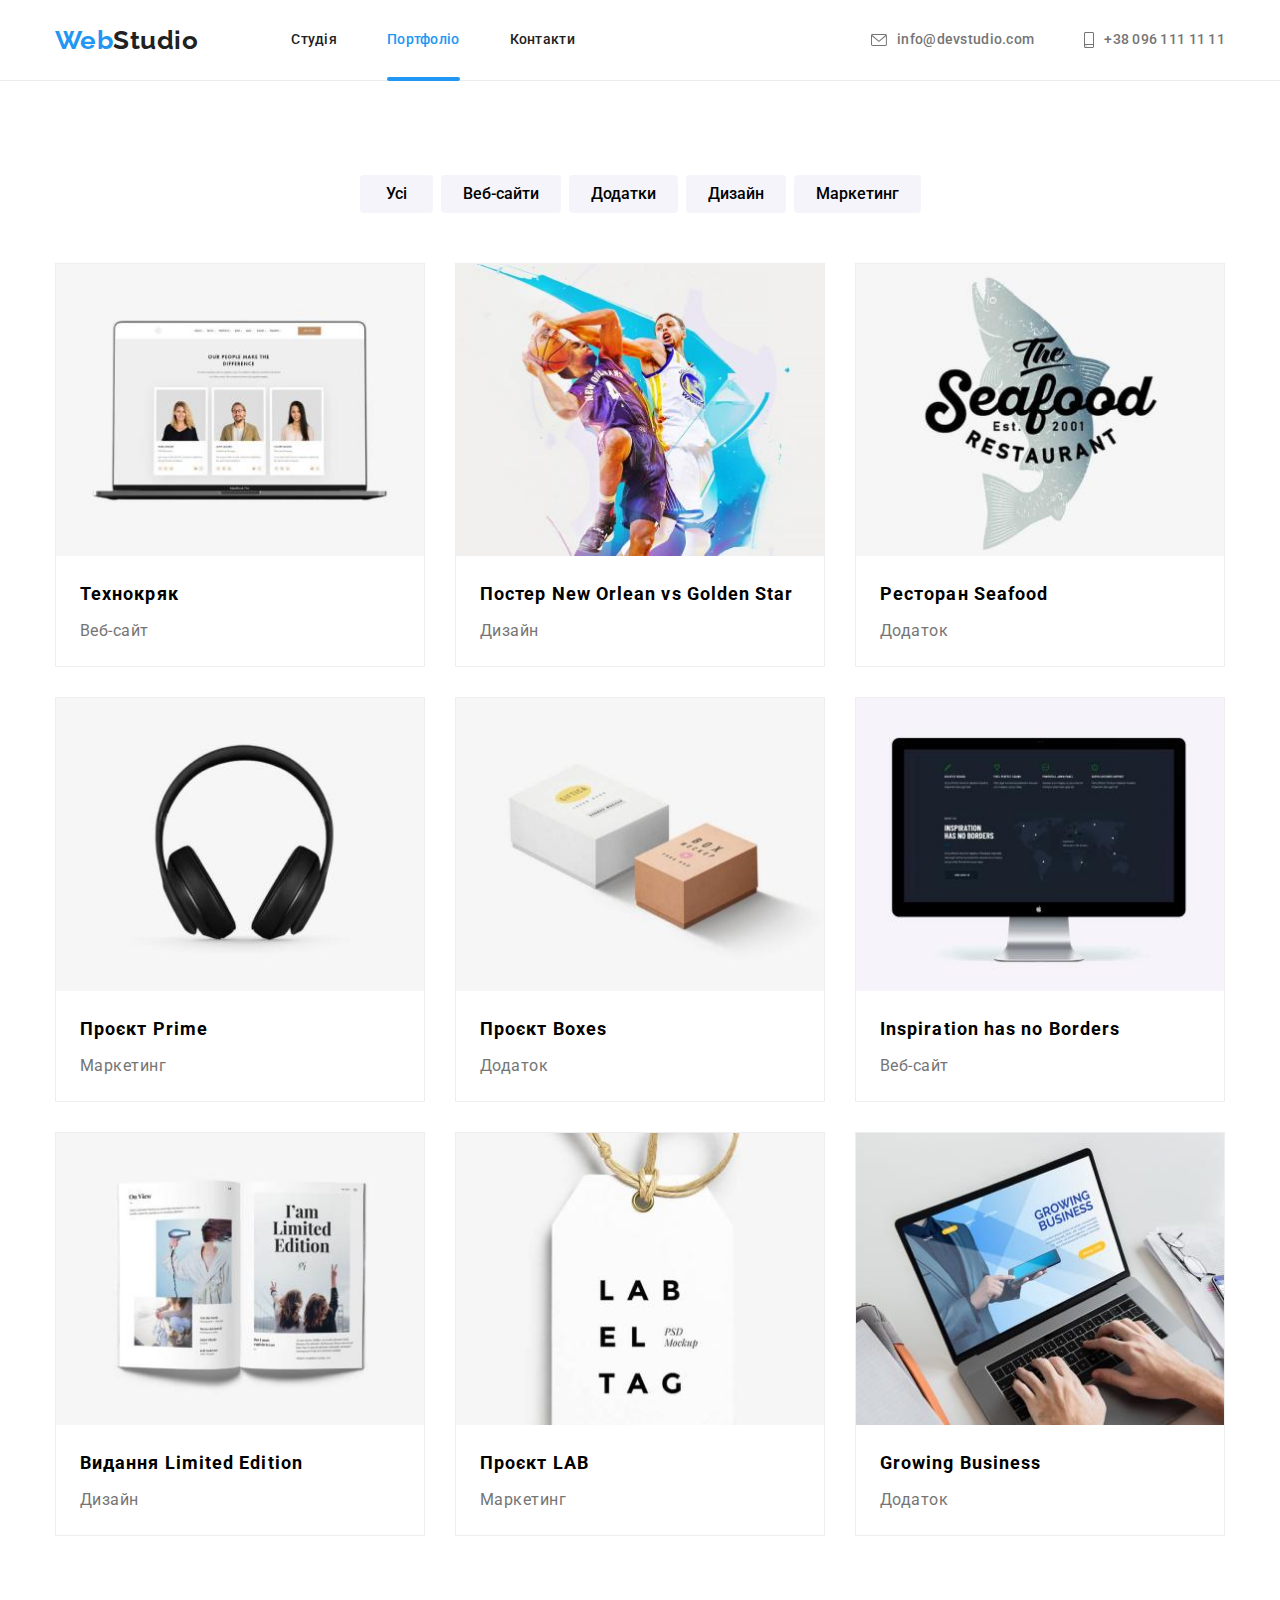
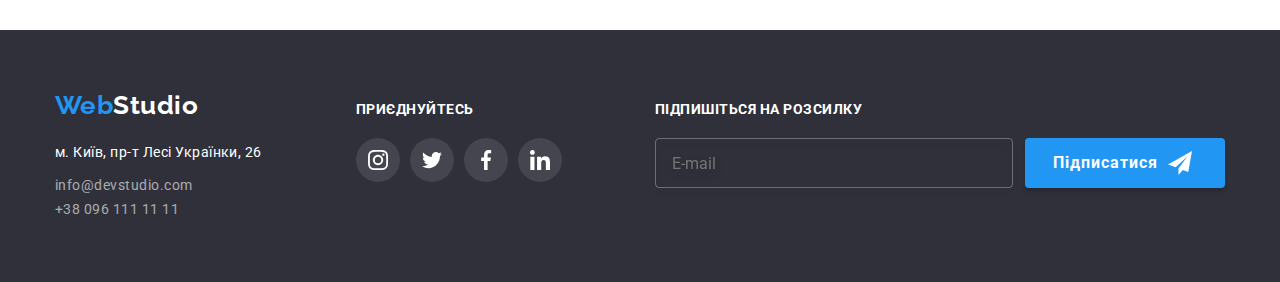
==== portfolio.html @ 16748de1 "copy HW7" ====
<!DOCTYPE html>
<html lang="uk">
  <head>
    <meta charset="UTF-8" />
    <meta http-equiv="X-UA-Compatible" content="IE=edge" />
    <meta name="viewport" content="width=device-width, initial-scale=1.0" />
    <title>Document</title>
    <link
      rel="stylesheet"
      href="https://cdnjs.cloudflare.com/ajax/libs/modern-normalize/1.1.0/modern-normalize.min.css"
    />
    <link rel="stylesheet" href="./css/main.min.css" />
  </head>
  <body>
    <header class="header-border">
      <div class="container header-nav">
        <nav class="nav header-nav">
          <a class="logo link" href="./index.html"
            >Web<span class="logo__text">Studio</span></a
          >
          <ul class="site-nav list">
            <li class="item">
              <a href="./index.html" class="link">Студія</a>
            </li>
            <li class="item">
              <a href="./portfolio.html" class="link current">Портфоліо</a>
            </li>
            <li class="item"><a href="#" class="link">Контакти</a></li>
          </ul>
        </nav>
        <ul class="list auth-nav">
          <li class="item">
            <a class="nav-link link" href="mailto:info@devstudio.com"
              ><svg class="nav-icon" width="16" height="12">
                <use href="./images/icons.svg#icon-envelope"></use></svg
              >info@devstudio.com</a
            >
          </li>
          <li class="item">
            <a class="nav-link link" href="tel:+380961111111"
              ><svg class="nav-icon" width="10" height="16">
                <use href="./images/icons.svg#icon-phone"></use></svg
              >+38 096 111 11 11</a
            >
          </li>
        </ul>
      </div>
    </header>
    <main class="portfolio-bg">
      <h1 class="visually-hidden">Портфоліо</h1>
      <section class="section">
        <div class="container">
          <ul class="list portfolio-btn__list">
            <li class="portfolio-btn__item">
              <button class="portfolio-btn__filter btn" type="button">
                Усі
              </button>
            </li>
            <li class="portfolio-btn__item">
              <button class="portfolio-btn__filter btn" type="button">
                Веб-сайти
              </button>
            </li>
            <li class="portfolio-btn__item">
              <button class="portfolio-btn__filter btn" type="button">
                Додатки
              </button>
            </li>
            <li class="portfolio-btn__item">
              <button class="portfolio-btn__filter btn" type="button">
                Дизайн
              </button>
            </li>
            <li class="portfolio-btn__item">
              <button class="portfolio-btn__filter btn" type="button">
                Маркетинг
              </button>
            </li>
          </ul>

          <ul class="list exmpls__list">
            <li class="exmpls__item">
              <a class="link exmpls__link" href="#">
                <div class="img__thumb">
                  <img
                    class="img"
                    src="./images/tk.jpg"
                    alt="компʼютер"
                    width="370"
                  />
                  <div class="exmpls-thumb">
                    <p class="exmpls-thumb__text">
                      Ресурс пропонує комплексні пропозиції з різним рівнем
                      функціоналу та сервісів. Все це дозволить відвідувачу
                      отримати вичерпні відомості про компанію чи приватну
                      особу.
                    </p>
                  </div>
                </div>
                <div class="exmpls__block">
                  <h2 class="exmpls__title">Технокряк</h2>
                  <p class="exmpls__text">Веб-сайт</p>
                </div></a
              >
            </li>
            <li class="exmpls__item">
              <a class="link exmpls__link" href="#"
                ><div class="img__thumb">
                  <img
                    class="img"
                    src="./images/poster.jpg"
                    alt="гравці баскетболу"
                    width="370"
                  />
                  <div class="exmpls-thumb">
                    <p class="exmpls-thumb__text">
                      Ресурс пропонує комплексні пропозиції з різним рівнем
                      функціоналу та сервісів. Все це дозволить відвідувачу
                      отримати вичерпні відомості про компанію чи приватну
                      особу.
                    </p>
                  </div>
                </div>
                <div class="exmpls__block">
                  <h2 class="exmpls__title">
                    Постер New Orlean vs Golden Star
                  </h2>
                  <p class="exmpls__text">Дизайн</p>
                </div></a
              >
            </li>
            <li class="exmpls__item">
              <a class="link exmpls__link" href="#">
                <div class="img__thumb">
                  <img
                    class="img"
                    src="./images/restaurant.jpg"
                    alt="логотип риба"
                    width="370"
                  />
                  <div class="exmpls-thumb">
                    <p class="exmpls-thumb__text">
                      Ресурс пропонує комплексні пропозиції з різним рівнем
                      функціоналу та сервісів. Все це дозволить відвідувачу
                      отримати вичерпні відомості про компанію чи приватну
                      особу.
                    </p>
                  </div>
                </div>
                <div class="exmpls__block">
                  <h2 class="exmpls__title">Ресторан Seafood</h2>
                  <p class="exmpls__text">Додаток</p>
                </div></a
              >
            </li>
            <li class="exmpls__item">
              <a class="link exmpls__link" href="#">
                <div class="img__thumb">
                  <img
                    class="img"
                    src="./images/prime.jpg"
                    alt="навушники"
                    width="370"
                  />
                  <div class="exmpls-thumb">
                    <p class="exmpls-thumb__text">
                      Ресурс пропонує комплексні пропозиції з різним рівнем
                      функціоналу та сервісів. Все це дозволить відвідувачу
                      отримати вичерпні відомості про компанію чи приватну
                      особу.
                    </p>
                  </div>
                </div>
                <div class="exmpls__block">
                  <h2 class="exmpls__title">Проєкт Prime</h2>
                  <p class="exmpls__text">Маркетинг</p>
                </div></a
              >
            </li>
            <li class="exmpls__item">
              <a class="link exmpls__link" href="#">
                <div class="img__thumb">
                  <img
                    class="img"
                    src="./images/boxes.jpg"
                    alt="дві коробки"
                    width="370"
                  />
                  <div class="exmpls-thumb">
                    <p class="exmpls-thumb__text">
                      Ресурс пропонує комплексні пропозиції з різним рівнем
                      функціоналу та сервісів. Все це дозволить відвідувачу
                      отримати вичерпні відомості про компанію чи приватну
                      особу.
                    </p>
                  </div>
                </div>
                <div class="exmpls__block">
                  <h2 class="exmpls__title">Проєкт Boxes</h2>
                  <p class="exmpls__text">Додаток</p>
                </div></a
              >
            </li>
            <li class="exmpls__item">
              <a class="link exmpls__link" href="#">
                <div class="img__thumb">
                  <img
                    class="img"
                    src="./images/inspiration.jpg"
                    alt="монітор"
                    width="370"
                  />
                  <div class="exmpls-thumb">
                    <p class="exmpls-thumb__text">
                      Ресурс пропонує комплексні пропозиції з різним рівнем
                      функціоналу та сервісів. Все це дозволить відвідувачу
                      отримати вичерпні відомості про компанію чи приватну
                      особу.
                    </p>
                  </div>
                </div>
                <div class="exmpls__block">
                  <h2 class="exmpls__title">Inspiration has no Borders</h2>
                  <p class="exmpls__text">Веб-сайт</p>
                </div></a
              >
            </li>
            <li class="exmpls__item">
              <a class="link exmpls__link" href="#">
                <div class="img__thumb">
                  <img
                    class="img"
                    src="./images/limiteded.jpg"
                    alt="книга"
                    width="370"
                  />
                  <div class="exmpls-thumb">
                    <p class="exmpls-thumb__text">
                      Ресурс пропонує комплексні пропозиції з різним рівнем
                      функціоналу та сервісів. Все це дозволить відвідувачу
                      отримати вичерпні відомості про компанію чи приватну
                      особу.
                    </p>
                  </div>
                </div>
                <div class="exmpls__block">
                  <h2 class="exmpls__title">Видання Limited Edition</h2>
                  <p class="exmpls__text">Дизайн</p>
                </div>
              </a>
            </li>
            <li class="exmpls__item">
              <a class="link exmpls__link" href="#">
                <div class="img__thumb">
                  <img
                    class="img"
                    src="./images/lab.jpg"
                    alt="бірка"
                    width="370"
                  />
                  <div class="exmpls-thumb">
                    <p class="exmpls-thumb__text">
                      Ресурс пропонує комплексні пропозиції з різним рівнем
                      функціоналу та сервісів. Все це дозволить відвідувачу
                      отримати вичерпні відомості про компанію чи приватну
                      особу.
                    </p>
                  </div>
                </div>
                <div class="exmpls__block">
                  <h2 class="exmpls__title">Проєкт LAB</h2>
                  <p class="exmpls__text">Маркетинг</p>
                </div></a
              >
            </li>
            <li class="exmpls__item">
              <a class="link exmpls__link" href="#">
                <div class="img__thumb">
                  <img
                    class="img"
                    src="./images/growbi.jpg"
                    alt="ноутбук"
                    width="370"
                  />
                  <div class="exmpls-thumb">
                    <p class="exmpls-thumb__text">
                      Ресурс пропонує комплексні пропозиції з різним рівнем
                      функціоналу та сервісів. Все це дозволить відвідувачу
                      отримати вичерпні відомості про компанію чи приватну
                      особу.
                    </p>
                  </div>
                </div>
                <div class="exmpls__block">
                  <h2 class="exmpls__title">Growing Business</h2>
                  <p class="exmpls__text">Додаток</p>
                </div></a
              >
            </li>
          </ul>
        </div>
      </section>
    </main>
    <footer class="footer">
      <div class="container">
        <div class="list footer__list">
          <div class="footer__logo">
            <a class="logo link logo-footer" href="./index.html"
              >Web<span class="logo-footer__text">Studio</span></a
            >
            <address class="address">
              <ul class="list">
                <li class="address__list">
                  <a
                    class="address__text link"
                    href="https://goo.gl/maps/Pw9cZAzKq1KJY9Lq5"
                    target="_blank"
                    rel="noreferrer noopener"
                    >м. Київ, пр-т Лесі Українки, 26</a
                  >
                </li>
                <li class="adress__list">
                  <a class="address__nav link" href="mailto:info@devstudio.com"
                    >info@devstudio.com</a
                  >
                </li>
                <li class="adress__list">
                  <a class="address__nav link" href="tel:+380961111111"
                    >+38 096 111 11 11</a
                  >
                </li>
              </ul>
            </address>
          </div>
          <div class="footer-social">
            <h3 class="footer__title">Приєднуйтесь</h3>
            <ul class="footer-social__list list">
              <li class="footer-social__icon">
                <a class="footer-social__link" href="#">
                  <svg width="20px" height="20px">
                    <use
                      class="icon"
                      href="./images/icons.svg#icon-instagram"
                    ></use>
                  </svg>
                </a>
              </li>
              <li class="footer-social__icon">
                <a class="footer-social__link" href="#">
                  <svg width="20px" height="20px">
                    <use
                      class="icon"
                      href="./images/icons.svg#icon-twitter"
                    ></use>
                  </svg>
                </a>
              </li>
              <li class="footer-social__icon">
                <a class="footer-social__link" href="#">
                  <svg width="20px" height="20px">
                    <use
                      class="icon"
                      href="./images/icons.svg#icon-facebook"
                    ></use>
                  </svg>
                </a>
              </li>
              <li class="footer-social__icon">
                <a class="footer-social__link" href="#">
                  <svg width="20px" height="20px">
                    <use
                      class="icon"
                      href="./images/icons.svg#icon-linkedin"
                    ></use>
                  </svg>
                </a>
              </li>
            </ul>
          </div>
          <div>
            <h3 class="footer__title">Підпишіться на розсилку</h3>
            <form action="#" name="description-form" class="description-form">
              <label for="footer-email"></label>
              <input
                type="email"
                id="footer-email"
                class="description-form__email"
                placeholder="E-mail"
              />
              <button type="submit" class="btn footer-btn">
                Підписатися
                <svg width="24px" height="24px" class="footer-btn__icon">
                  <use href="./images/icons.svg#icon-send"></use>
                </svg>
              </button>
            </form>
          </div>
        </div>
      </div>
    </footer>
  </body>
</html>
---- css/main.min.css ----
@import"https://fonts.googleapis.com/css2?family=Raleway:wght@700&family=Roboto:wght@400;500;700;900&display=swap";body{background-color:var(--main-bg);color:var(--main-text);font-family:Roboto,sans-serif;letter-spacing:.03em}h1,h2,h3,h4,h5,h6,p,ul{margin:0;padding:0}.list{list-style:none}.btn{cursor:pointer;font-family:inherit}.link{text-decoration:none}.container{width:1200px;padding-left:15px;padding-right:15px;margin-left:auto;margin-right:auto}.visually-hidden{position:absolute;white-space:nowrap;width:1px;height:1px;overflow:hidden;border:0;padding:0;clip:rect(0 0 0 0);-webkit-clip-path:inset(50%);clip-path:inset(50%);margin:-1px}.icon{fill:inherit}.section{padding-top:94px;padding-bottom:94px}.img{display:block;width:100%;height:auto}.img__thumb{position:relative;overflow:hidden;align-items:center;justify-content:center}.header-border{border-bottom:1px solid #ececec}.header-nav{display:flex;align-items:center}.logo{color:#2196f3;font-family:Raleway,sans-serif;font-weight:700;font-size:26px;line-height:1.19;margin-right:93px;display:block}.logo__text{color:#212121}.site-nav{display:flex}.site-nav.list .current{color:#2196f3;position:relative}.site-nav .link{padding-top:32px;padding-bottom:32px;display:flex;align-items:center;transition:color 250ms cubic-bezier(0.4, 0, 0.2, 1),fill 250ms cubic-bezier(0.4, 0, 0.2, 1);color:#212121;font-weight:500;font-size:14px;line-height:1.14;letter-spacing:.02em}.site-nav .link:hover,.site-nav .link:focus{color:#2196f3;fill:#2196f3}.site-nav .item:not(:last-child){margin-right:50px}.current::after{position:absolute;width:100%;height:4px;bottom:-1px;content:"";background:#2196f3;border-radius:2px}.auth-nav{display:flex;margin-left:auto}.auth-nav .item:not(:last-child){margin-right:50px}.nav-link{padding-top:32px;padding-bottom:32px;display:flex;align-items:center;transition:color 250ms cubic-bezier(0.4, 0, 0.2, 1),fill 250ms cubic-bezier(0.4, 0, 0.2, 1);color:#212121;font-weight:500;font-size:14px;line-height:1.14;letter-spacing:.02em;color:#757575;fill:#757575}.nav-link:hover,.nav-link:focus{color:#2196f3;fill:#2196f3}.nav-icon{margin-right:10px}.footer{padding-top:60px;padding-bottom:60px;background-color:#2f303a}.footer__list{display:flex;align-items:baseline}.footer__logo{margin-right:70px;width:231px}.footer__title{color:#fff;margin-bottom:20px;font-size:14px;line-height:1.14;text-transform:uppercase}.logo-footer{margin-bottom:20px;display:block}.logo-footer__text{color:#fff}.address{font-style:normal}.address__list:not(:last-child){margin-bottom:9px}.address__text{color:#fff;font-size:14px;line-height:1.71}.address__nav{font-size:14px;line-height:1.71;color:rgba(255,255,255,.6);transition:color 250ms cubic-bezier(0.4, 0, 0.2, 1)}.address__nav:focus,.address__nav:hover{color:#2196f3}.footer-social{margin-right:93px}.footer-social__list{display:flex;gap:10px}.footer-social__icon{width:44px;height:44px;fill:#fff;background:rgba(255,255,255,.1);border-radius:50%}.footer-social__link{width:100%;height:100%;border-radius:50%;display:flex;align-items:center;justify-content:center;transition:background 250ms cubic-bezier(0.4, 0, 0.2, 1)}.footer-social__link:focus,.footer-social__link:hover{background-color:#2196f3}.description-form{min-width:570px;display:flex}.description-form__email{width:358px;height:50px;padding:15px 16px;margin-right:12px;background-color:inherit;border:1px solid rgba(255,255,255,.3);filter:drop-shadow(0px 4px 4px rgba(0, 0, 0, 0.15));border-radius:4px;color:#fff;transition:border-color 250ms cubic-bezier(0.4, 0, 0.2, 1)}.description-form__email:focus{border-color:#2196f3;outline:none}.footer-btn{display:inline-flex;align-items:center;text-align:center;padding:10px 28px;border:0;min-width:200px;background:#2196f3;box-shadow:0px 4px 4px rgba(0,0,0,.15);border-radius:4px;color:#fff;font-weight:700;font-size:16px;line-height:1.88;letter-spacing:.06em;transition:background 250ms cubic-bezier(0.4, 0, 0.2, 1)}.footer-btn__icon{margin-left:10px}.footer-btn:hover,.footer-btn:focus{background-color:#188ce8}.hero{padding:200px 0;max-width:1600px;height:600px;margin-right:auto;margin-left:auto;background-image:linear-gradient(to right, rgba(47, 48, 58, 0.4), rgba(47, 48, 58, 0.4)),url(../images/hero.jpg);background-repeat:no-repeat;background-position:center;background-size:cover;background-color:#2f303a}.hero__text{margin-bottom:30px;margin-right:auto;margin-left:auto;color:#fff;font-weight:900;font-size:44px;line-height:1.36;text-align:center;letter-spacing:.06em;text-transform:uppercase;max-width:696px}.hero__btn{padding:10px 32px;border:0;margin-right:auto;margin-left:auto;min-width:216px;background:#2196f3;box-shadow:0px 4px 4px rgba(0,0,0,.15);border-radius:4px;color:#fff;font-weight:700;font-size:16px;line-height:1.88;text-align:center;letter-spacing:.06em;display:block;transition:background 250ms cubic-bezier(0.4, 0, 0.2, 1)}.hero__btn:hover,.hero__btn:focus{background-color:#188ce8}.clients__list,.team__list,.our-activity__list,.benefits__list{display:flex;gap:30px}.our-activity,.benefits{background-color:#fff}.clients__title,.team__title,.our-activity__title{margin-bottom:50px;font-size:36px;line-height:1.17;text-align:center}.benefits__item{width:calc((100% - 90px)/4)}.benefits__subdject{font-size:14px;line-height:1.14;text-transform:uppercase;margin-bottom:10px}.benefits__img{width:270;height:120px;background-color:#f5f4fa;border-radius:4px;display:flex;justify-content:center;align-items:center;margin-bottom:30px}.benefits__text{color:#757575;font-size:14px;line-height:1.71}.our-activity{padding-bottom:94px}.our-activity__item{width:calc((100% - 60px)/3)}.our-activity__thumb{position:absolute;bottom:0;left:0;width:100%;max-height:70px;background:rgba(47,48,58,.8);padding:27px}.our-activity__text{font-weight:700;font-size:14px;line-height:1.14;text-align:center;text-transform:uppercase;color:#fff}.team{background-color:#f5f4fa}.team__item{background:#fff;box-shadow:0px 1px 3px rgba(0,0,0,.12),0px 1px 1px rgba(0,0,0,.14),0px 2px 1px rgba(0,0,0,.2);border-radius:0px 0px 4px 4px;width:270px}.team-thumb{padding-top:30px;padding-bottom:30px}.team-thumb__title{margin-bottom:10px;font-weight:500;font-size:16px;line-height:1.9;text-align:center}.team-thumb__text{color:#757575;font-size:16px;line-height:1.9;text-align:center;margin-bottom:16px}.team-social{display:flex;justify-content:center;gap:10px}.team-social__list{width:44px;height:44px;fill:#afb1b8}.team-social__link{fill:#afb1b8;width:100%;height:100%;border-radius:50%;display:flex;align-items:center;justify-content:center;transition:fill 250ms cubic-bezier(0.4, 0, 0.2, 1),background 250ms cubic-bezier(0.4, 0, 0.2, 1)}.team-social__link:focus,.team-social__link:hover{background-color:#2196f3;fill:#fff}.clients__item{width:170px;height:92px}.clients__link{display:flex;justify-content:center;align-items:center;width:100%;height:100%;fill:#afb1b8;border:1px solid #afb1b8;border-radius:4px;transition:fill 250ms cubic-bezier(0.4, 0, 0.2, 1),border 250ms cubic-bezier(0.4, 0, 0.2, 1)}.clients__link:hover,.clients__link:focus{border:1px solid #2196f3;border-radius:4px;fill:#2196f3}.portfolio-bg{background-color:#fff}.portfolio-btn__list{display:flex;justify-content:center;margin-bottom:50px}.portfolio-btn__item:not(:last-child){margin-right:8px}.portfolio-btn__filter{padding:6px 22px;border:0;min-width:73px;background:#f5f4fa;font-weight:500;font-size:16px;line-height:1.62;text-align:center;display:block;border-radius:4px;transition:box-shadow 250ms cubic-bezier(0.4, 0, 0.2, 1),background 250ms cubic-bezier(0.4, 0, 0.2, 1),color 250ms cubic-bezier(0.4, 0, 0.2, 1)}.portfolio-btn__filter:focus,.portfolio-btn__filter:hover{background:#2196f3;color:#fff;box-shadow:0px 3px 1px rgba(0,0,0,.1),0px 1px 2px rgba(0,0,0,.08),0px 2px 2px rgba(0,0,0,.12);border-radius:4px}.exmpls__list{display:flex;gap:30px;flex-wrap:wrap}.exmpls__item{background:#fff;border:1px solid #eee;width:370px}.exmpls__link{color:inherit;display:block;transition:box-shadow 250ms cubic-bezier(0.4, 0, 0.2, 1)}.exmpls__link:hover,.exmpls__link:focus{box-shadow:0px 1px 1px rgba(0,0,0,.12),0px 4px 4px rgba(0,0,0,.06),1px 4px 6px rgba(0,0,0,.16)}.exmpls__block{padding:20px 24px}.exmpls__title{font-size:18px;line-height:2;letter-spacing:.06em;margin-bottom:4px}.exmpls__text{color:#757575;font-size:16px;line-height:1.88}.exmpls-thumb{position:absolute;top:0;left:0;width:100%;height:100%;background-color:rgba(33,150,243,.9);opacity:0;padding:63px 24px;transform:translatey(100%);transition:transform 250ms cubic-bezier(0.4, 0, 0.2, 1),opacity 250ms cubic-bezier(0.4, 0, 0.2, 1)}.exmpls-thumb__text{font-size:18px;line-height:1.56;color:#fff}.exmpls__item:hover .exmpls-thumb{transform:translatey(0);opacity:1}.backdrop{position:fixed;top:0;left:0;width:100%;height:100%;background:rgba(0,0,0,.2);opacity:1;transform:scale(1);transition:visibility 250ms cubic-bezier(0.4, 0, 0.2, 1),transform 250ms cubic-bezier(0.4, 0, 0.2, 1),opacity 250ms cubic-bezier(0.4, 0, 0.2, 1)}.backdrop.is-hidden{opacity:0;pointer-events:none;visibility:hidden;transform:scale(0.5)}.modal{position:absolute;top:50%;left:50%;transform:translate(-50%, -50%) scale(1);width:528px;height:581px;padding:40px;background:#fff;box-shadow:0px 1px 3px rgba(0,0,0,.12),0px 1px 1px rgba(0,0,0,.14),0px 2px 1px rgba(0,0,0,.2);border-radius:4px;transition:transform 250ms cubic-bezier(0.4, 0, 0.2, 1)}.modal__title{display:block;text-align:center;margin-bottom:12px;height:23px;font-size:20px;line-height:1.15;-moz-columns:#212121;columns:#212121}.modal__btn{position:absolute;top:0;right:0;width:30px;height:30px;display:flex;align-items:center;justify-content:center;padding:0;margin:8px;background-color:inherit;border:1px solid rgba(0,0,0,.1);border-radius:50%;transition:fill 250ms cubic-bezier(0.4, 0, 0.2, 1)}.modal__btn:hover,.modal__btn:focus{fill:#2196f3}.backdrop.is-hidden .modal{transform:translate(-50%, -50%) scale(0)}.modal-form{display:block;width:100%}.modal-form__control{position:relative;margin-bottom:10px}.modal-form__text{font-weight:400;font-size:12px;line-height:1.17;letter-spacing:.01em;color:#757575}.modal-form__contact{height:40px;width:100%;padding:12px 12px 12px 42px;border:1px solid rgba(33,33,33,.2);border-radius:4px;outline:none;transition:border-color 250ms cubic-bezier(0.4, 0, 0.2, 1)}.modal-form__contact:focus{border-color:#2196f3;outline:none}.modal-form__contact:focus+.form-icon{fill:#2196f3}.modal-form__comment{height:120px;width:100%;resize:none;padding:12px 16px;margin-bottom:20px;border:1px solid rgba(33,33,33,.2);border-radius:4px;outline:none;transition:border-color 250ms cubic-bezier(0.4, 0, 0.2, 1)}.modal-form__comment:focus{border-color:#2196f3;outline:none}.modal-form__icon{position:absolute;left:12px;top:50%;transform:translateY(-50%);transition:fill 250ms cubic-bezier(0.4, 0, 0.2, 1)}.modal-form__btn{padding:10px 52px;border:0;margin-right:auto;margin-left:auto;min-width:200px;background:#2196f3;box-shadow:0px 4px 4px rgba(0,0,0,.15);border-radius:4px;color:#fff;font-weight:700;font-size:16px;line-height:1.88;text-align:center;letter-spacing:.06em;display:block;transition:background 250ms cubic-bezier(0.4, 0, 0.2, 1)}.modal-form__btn:hover,.modal-form__btn:focus{background-color:#188ce8}.modal-checkbox{display:block;text-align:center;margin-bottom:30px;position:relative}.modal-checkbox__text{position:relative;font-weight:400;font-size:14px;line-height:1.71;color:#757575;padding-left:24px}.modal-checkbox__text::before{position:absolute;top:0;left:0;content:"";width:16px;height:15px;border:2px solid #212121;border-radius:2px;opacity:1;transition:opacity 250ms cubic-bezier(0.4, 0, 0.2, 1)}.modal-checkbox__agreement:checked+.modal-checkbox__text .modal-checkbox--check{opacity:1}.modal-checkbox__agreement:checked+.modal-checkbox__text::before{opacity:0}.modal-checkbox__link{text-decoration:underline;color:#2196f3}.modal-checkbox--check{position:absolute;top:0;left:0;content:"";width:16px;height:16px;opacity:0;border-radius:2px;transition:opacity 250ms cubic-bezier(0.4, 0, 0.2, 1)}/*# sourceMappingURL=main.min.css.map */
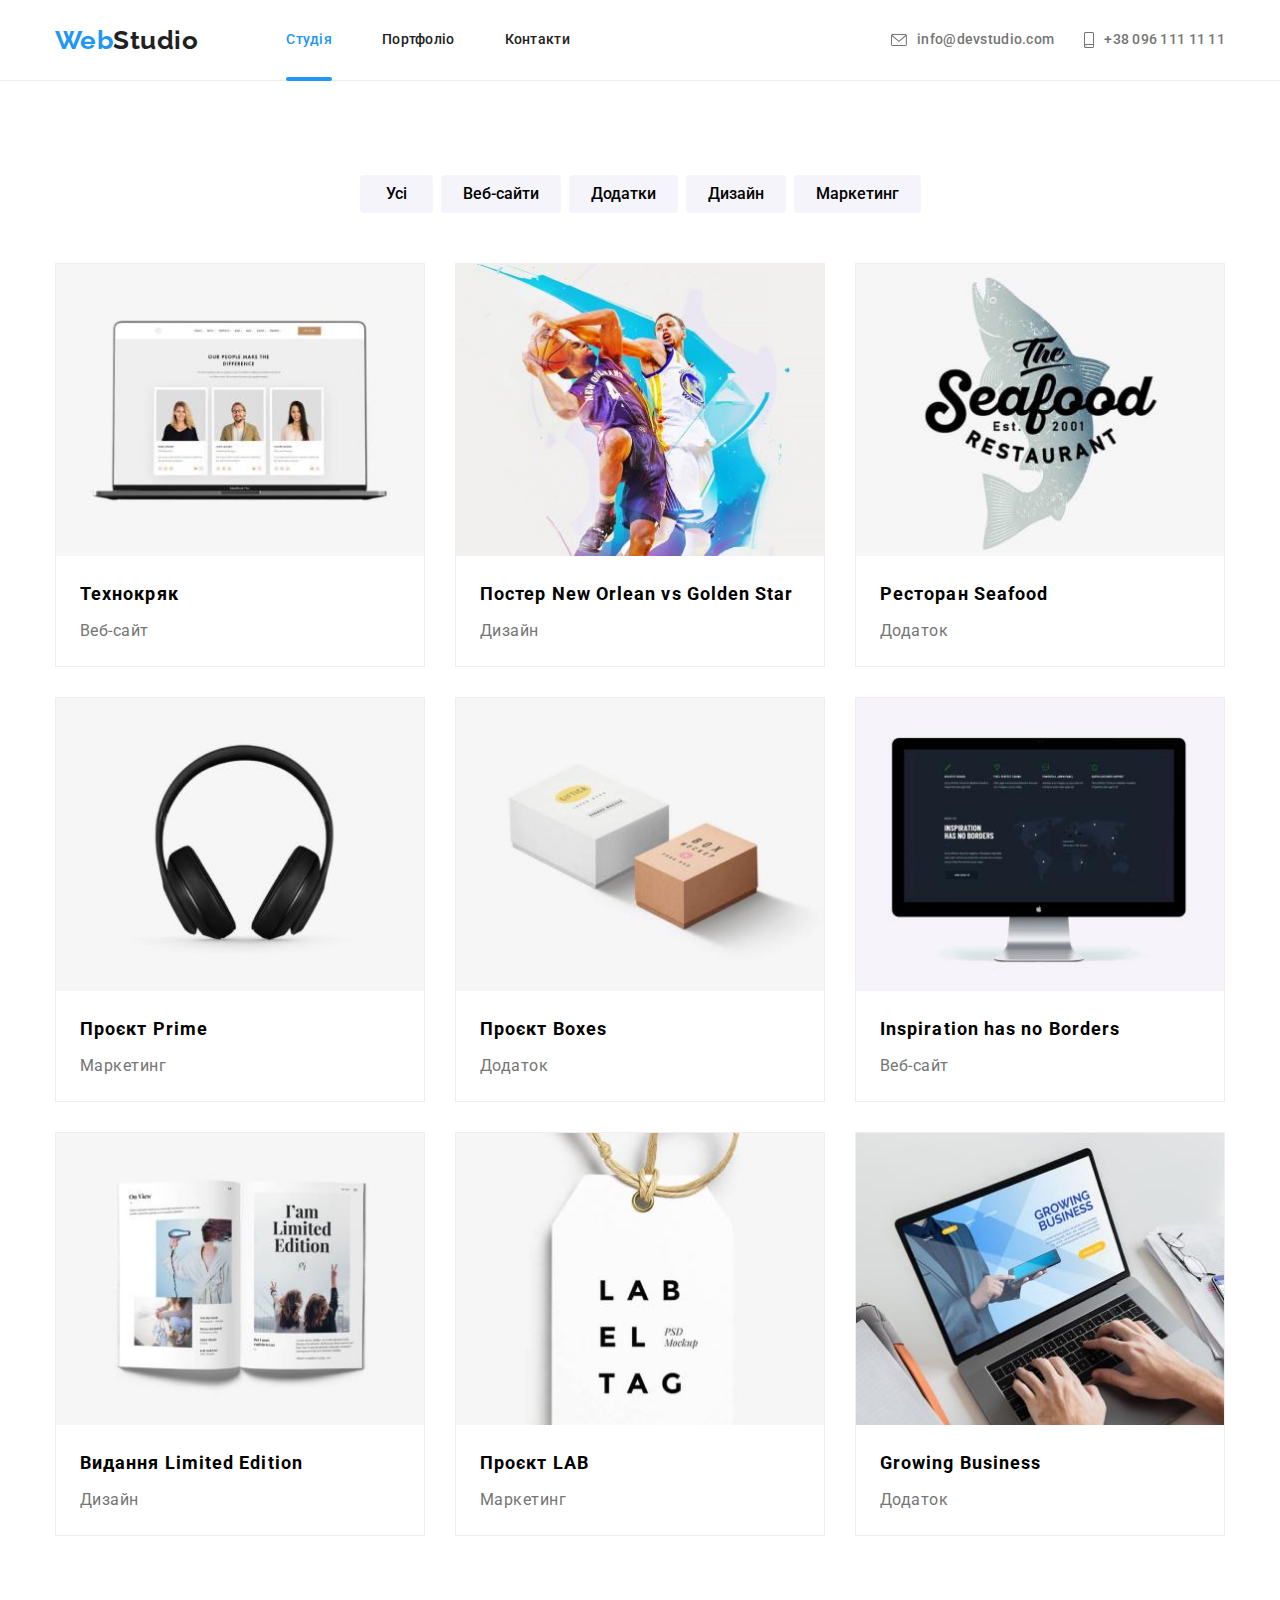
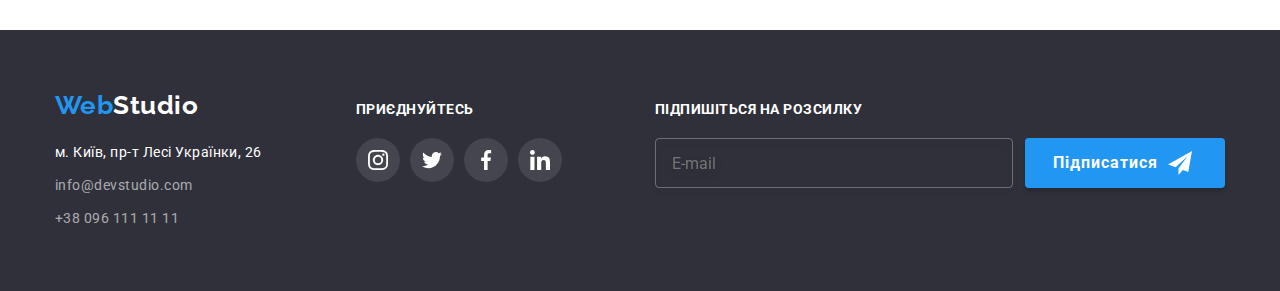
==== commit dcc220dc: "header and footer" ====
--- a/portfolio.html
+++ b/portfolio.html
@@ -18,25 +18,27 @@
           <a class="logo link" href="./index.html"
             >Web<span class="logo__text">Studio</span></a
           >
+
           <ul class="site-nav list">
-            <li class="item">
-              <a href="./index.html" class="link">Студія</a>
-            </li>
-            <li class="item">
-              <a href="./portfolio.html" class="link current">Портфоліо</a>
-            </li>
-            <li class="item"><a href="#" class="link">Контакти</a></li>
+            <li class="site-nav__item">
+              <a href="./index.html" class="link current">Студія</a>
+            </li>
+            <li class="site-nav__item">
+              <a href="./portfolio.html" class="link">Портфоліо</a>
+            </li>
+            <li class="site-nav__item"><a href="#" class="link">Контакти</a></li>
           </ul>
         </nav>
+
         <ul class="list auth-nav">
-          <li class="item">
+          <li class="auth-nav__item">
             <a class="nav-link link" href="mailto:info@devstudio.com"
               ><svg class="nav-icon" width="16" height="12">
                 <use href="./images/icons.svg#icon-envelope"></use></svg
               >info@devstudio.com</a
             >
           </li>
-          <li class="item">
+          <li class="auth-nav__item">
             <a class="nav-link link" href="tel:+380961111111"
               ><svg class="nav-icon" width="10" height="16">
                 <use href="./images/icons.svg#icon-phone"></use></svg
@@ -304,10 +306,11 @@
     <footer class="footer">
       <div class="container">
         <div class="list footer__list">
-          <div class="footer__logo">
+          <div class="footer__box"><div class="footer__logo">
             <a class="logo link logo-footer" href="./index.html"
               >Web<span class="logo-footer__text">Studio</span></a
             >
+
             <address class="address">
               <ul class="list">
                 <li class="address__list">
@@ -319,12 +322,12 @@
                     >м. Київ, пр-т Лесі Українки, 26</a
                   >
                 </li>
-                <li class="adress__list">
+                <li class="address__list">
                   <a class="address__nav link" href="mailto:info@devstudio.com"
                     >info@devstudio.com</a
                   >
                 </li>
-                <li class="adress__list">
+                <li class="address__list">
                   <a class="address__nav link" href="tel:+380961111111"
                     >+38 096 111 11 11</a
                   >
@@ -376,7 +379,8 @@
                 </a>
               </li>
             </ul>
-          </div>
+          </div></div>
+
           <div>
             <h3 class="footer__title">Підпишіться на розсилку</h3>
             <form action="#" name="description-form" class="description-form">
--- a/css/main.min.css
+++ b/css/main.min.css
@@ -1 +1 @@
-@import"https://fonts.googleapis.com/css2?family=Raleway:wght@700&family=Roboto:wght@400;500;700;900&display=swap";body{background-color:var(--main-bg);color:var(--main-text);font-family:Roboto,sans-serif;letter-spacing:.03em}h1,h2,h3,h4,h5,h6,p,ul{margin:0;padding:0}.list{list-style:none}.btn{cursor:pointer;font-family:inherit}.link{text-decoration:none}.container{width:1200px;padding-left:15px;padding-right:15px;margin-left:auto;margin-right:auto}.visually-hidden{position:absolute;white-space:nowrap;width:1px;height:1px;overflow:hidden;border:0;padding:0;clip:rect(0 0 0 0);-webkit-clip-path:inset(50%);clip-path:inset(50%);margin:-1px}.icon{fill:inherit}.section{padding-top:94px;padding-bottom:94px}.img{display:block;width:100%;height:auto}.img__thumb{position:relative;overflow:hidden;align-items:center;justify-content:center}.header-border{border-bottom:1px solid #ececec}.header-nav{display:flex;align-items:center}.logo{color:#2196f3;font-family:Raleway,sans-serif;font-weight:700;font-size:26px;line-height:1.19;margin-right:93px;display:block}.logo__text{color:#212121}.site-nav{display:flex}.site-nav.list .current{color:#2196f3;position:relative}.site-nav .link{padding-top:32px;padding-bottom:32px;display:flex;align-items:center;transition:color 250ms cubic-bezier(0.4, 0, 0.2, 1),fill 250ms cubic-bezier(0.4, 0, 0.2, 1);color:#212121;font-weight:500;font-size:14px;line-height:1.14;letter-spacing:.02em}.site-nav .link:hover,.site-nav .link:focus{color:#2196f3;fill:#2196f3}.site-nav .item:not(:last-child){margin-right:50px}.current::after{position:absolute;width:100%;height:4px;bottom:-1px;content:"";background:#2196f3;border-radius:2px}.auth-nav{display:flex;margin-left:auto}.auth-nav .item:not(:last-child){margin-right:50px}.nav-link{padding-top:32px;padding-bottom:32px;display:flex;align-items:center;transition:color 250ms cubic-bezier(0.4, 0, 0.2, 1),fill 250ms cubic-bezier(0.4, 0, 0.2, 1);color:#212121;font-weight:500;font-size:14px;line-height:1.14;letter-spacing:.02em;color:#757575;fill:#757575}.nav-link:hover,.nav-link:focus{color:#2196f3;fill:#2196f3}.nav-icon{margin-right:10px}.footer{padding-top:60px;padding-bottom:60px;background-color:#2f303a}.footer__list{display:flex;align-items:baseline}.footer__logo{margin-right:70px;width:231px}.footer__title{color:#fff;margin-bottom:20px;font-size:14px;line-height:1.14;text-transform:uppercase}.logo-footer{margin-bottom:20px;display:block}.logo-footer__text{color:#fff}.address{font-style:normal}.address__list:not(:last-child){margin-bottom:9px}.address__text{color:#fff;font-size:14px;line-height:1.71}.address__nav{font-size:14px;line-height:1.71;color:rgba(255,255,255,.6);transition:color 250ms cubic-bezier(0.4, 0, 0.2, 1)}.address__nav:focus,.address__nav:hover{color:#2196f3}.footer-social{margin-right:93px}.footer-social__list{display:flex;gap:10px}.footer-social__icon{width:44px;height:44px;fill:#fff;background:rgba(255,255,255,.1);border-radius:50%}.footer-social__link{width:100%;height:100%;border-radius:50%;display:flex;align-items:center;justify-content:center;transition:background 250ms cubic-bezier(0.4, 0, 0.2, 1)}.footer-social__link:focus,.footer-social__link:hover{background-color:#2196f3}.description-form{min-width:570px;display:flex}.description-form__email{width:358px;height:50px;padding:15px 16px;margin-right:12px;background-color:inherit;border:1px solid rgba(255,255,255,.3);filter:drop-shadow(0px 4px 4px rgba(0, 0, 0, 0.15));border-radius:4px;color:#fff;transition:border-color 250ms cubic-bezier(0.4, 0, 0.2, 1)}.description-form__email:focus{border-color:#2196f3;outline:none}.footer-btn{display:inline-flex;align-items:center;text-align:center;padding:10px 28px;border:0;min-width:200px;background:#2196f3;box-shadow:0px 4px 4px rgba(0,0,0,.15);border-radius:4px;color:#fff;font-weight:700;font-size:16px;line-height:1.88;letter-spacing:.06em;transition:background 250ms cubic-bezier(0.4, 0, 0.2, 1)}.footer-btn__icon{margin-left:10px}.footer-btn:hover,.footer-btn:focus{background-color:#188ce8}.hero{padding:200px 0;max-width:1600px;height:600px;margin-right:auto;margin-left:auto;background-image:linear-gradient(to right, rgba(47, 48, 58, 0.4), rgba(47, 48, 58, 0.4)),url(../images/hero.jpg);background-repeat:no-repeat;background-position:center;background-size:cover;background-color:#2f303a}.hero__text{margin-bottom:30px;margin-right:auto;margin-left:auto;color:#fff;font-weight:900;font-size:44px;line-height:1.36;text-align:center;letter-spacing:.06em;text-transform:uppercase;max-width:696px}.hero__btn{padding:10px 32px;border:0;margin-right:auto;margin-left:auto;min-width:216px;background:#2196f3;box-shadow:0px 4px 4px rgba(0,0,0,.15);border-radius:4px;color:#fff;font-weight:700;font-size:16px;line-height:1.88;text-align:center;letter-spacing:.06em;display:block;transition:background 250ms cubic-bezier(0.4, 0, 0.2, 1)}.hero__btn:hover,.hero__btn:focus{background-color:#188ce8}.clients__list,.team__list,.our-activity__list,.benefits__list{display:flex;gap:30px}.our-activity,.benefits{background-color:#fff}.clients__title,.team__title,.our-activity__title{margin-bottom:50px;font-size:36px;line-height:1.17;text-align:center}.benefits__item{width:calc((100% - 90px)/4)}.benefits__subdject{font-size:14px;line-height:1.14;text-transform:uppercase;margin-bottom:10px}.benefits__img{width:270;height:120px;background-color:#f5f4fa;border-radius:4px;display:flex;justify-content:center;align-items:center;margin-bottom:30px}.benefits__text{color:#757575;font-size:14px;line-height:1.71}.our-activity{padding-bottom:94px}.our-activity__item{width:calc((100% - 60px)/3)}.our-activity__thumb{position:absolute;bottom:0;left:0;width:100%;max-height:70px;background:rgba(47,48,58,.8);padding:27px}.our-activity__text{font-weight:700;font-size:14px;line-height:1.14;text-align:center;text-transform:uppercase;color:#fff}.team{background-color:#f5f4fa}.team__item{background:#fff;box-shadow:0px 1px 3px rgba(0,0,0,.12),0px 1px 1px rgba(0,0,0,.14),0px 2px 1px rgba(0,0,0,.2);border-radius:0px 0px 4px 4px;width:270px}.team-thumb{padding-top:30px;padding-bottom:30px}.team-thumb__title{margin-bottom:10px;font-weight:500;font-size:16px;line-height:1.9;text-align:center}.team-thumb__text{color:#757575;font-size:16px;line-height:1.9;text-align:center;margin-bottom:16px}.team-social{display:flex;justify-content:center;gap:10px}.team-social__list{width:44px;height:44px;fill:#afb1b8}.team-social__link{fill:#afb1b8;width:100%;height:100%;border-radius:50%;display:flex;align-items:center;justify-content:center;transition:fill 250ms cubic-bezier(0.4, 0, 0.2, 1),background 250ms cubic-bezier(0.4, 0, 0.2, 1)}.team-social__link:focus,.team-social__link:hover{background-color:#2196f3;fill:#fff}.clients__item{width:170px;height:92px}.clients__link{display:flex;justify-content:center;align-items:center;width:100%;height:100%;fill:#afb1b8;border:1px solid #afb1b8;border-radius:4px;transition:fill 250ms cubic-bezier(0.4, 0, 0.2, 1),border 250ms cubic-bezier(0.4, 0, 0.2, 1)}.clients__link:hover,.clients__link:focus{border:1px solid #2196f3;border-radius:4px;fill:#2196f3}.portfolio-bg{background-color:#fff}.portfolio-btn__list{display:flex;justify-content:center;margin-bottom:50px}.portfolio-btn__item:not(:last-child){margin-right:8px}.portfolio-btn__filter{padding:6px 22px;border:0;min-width:73px;background:#f5f4fa;font-weight:500;font-size:16px;line-height:1.62;text-align:center;display:block;border-radius:4px;transition:box-shadow 250ms cubic-bezier(0.4, 0, 0.2, 1),background 250ms cubic-bezier(0.4, 0, 0.2, 1),color 250ms cubic-bezier(0.4, 0, 0.2, 1)}.portfolio-btn__filter:focus,.portfolio-btn__filter:hover{background:#2196f3;color:#fff;box-shadow:0px 3px 1px rgba(0,0,0,.1),0px 1px 2px rgba(0,0,0,.08),0px 2px 2px rgba(0,0,0,.12);border-radius:4px}.exmpls__list{display:flex;gap:30px;flex-wrap:wrap}.exmpls__item{background:#fff;border:1px solid #eee;width:370px}.exmpls__link{color:inherit;display:block;transition:box-shadow 250ms cubic-bezier(0.4, 0, 0.2, 1)}.exmpls__link:hover,.exmpls__link:focus{box-shadow:0px 1px 1px rgba(0,0,0,.12),0px 4px 4px rgba(0,0,0,.06),1px 4px 6px rgba(0,0,0,.16)}.exmpls__block{padding:20px 24px}.exmpls__title{font-size:18px;line-height:2;letter-spacing:.06em;margin-bottom:4px}.exmpls__text{color:#757575;font-size:16px;line-height:1.88}.exmpls-thumb{position:absolute;top:0;left:0;width:100%;height:100%;background-color:rgba(33,150,243,.9);opacity:0;padding:63px 24px;transform:translatey(100%);transition:transform 250ms cubic-bezier(0.4, 0, 0.2, 1),opacity 250ms cubic-bezier(0.4, 0, 0.2, 1)}.exmpls-thumb__text{font-size:18px;line-height:1.56;color:#fff}.exmpls__item:hover .exmpls-thumb{transform:translatey(0);opacity:1}.backdrop{position:fixed;top:0;left:0;width:100%;height:100%;background:rgba(0,0,0,.2);opacity:1;transform:scale(1);transition:visibility 250ms cubic-bezier(0.4, 0, 0.2, 1),transform 250ms cubic-bezier(0.4, 0, 0.2, 1),opacity 250ms cubic-bezier(0.4, 0, 0.2, 1)}.backdrop.is-hidden{opacity:0;pointer-events:none;visibility:hidden;transform:scale(0.5)}.modal{position:absolute;top:50%;left:50%;transform:translate(-50%, -50%) scale(1);width:528px;height:581px;padding:40px;background:#fff;box-shadow:0px 1px 3px rgba(0,0,0,.12),0px 1px 1px rgba(0,0,0,.14),0px 2px 1px rgba(0,0,0,.2);border-radius:4px;transition:transform 250ms cubic-bezier(0.4, 0, 0.2, 1)}.modal__title{display:block;text-align:center;margin-bottom:12px;height:23px;font-size:20px;line-height:1.15;-moz-columns:#212121;columns:#212121}.modal__btn{position:absolute;top:0;right:0;width:30px;height:30px;display:flex;align-items:center;justify-content:center;padding:0;margin:8px;background-color:inherit;border:1px solid rgba(0,0,0,.1);border-radius:50%;transition:fill 250ms cubic-bezier(0.4, 0, 0.2, 1)}.modal__btn:hover,.modal__btn:focus{fill:#2196f3}.backdrop.is-hidden .modal{transform:translate(-50%, -50%) scale(0)}.modal-form{display:block;width:100%}.modal-form__control{position:relative;margin-bottom:10px}.modal-form__text{font-weight:400;font-size:12px;line-height:1.17;letter-spacing:.01em;color:#757575}.modal-form__contact{height:40px;width:100%;padding:12px 12px 12px 42px;border:1px solid rgba(33,33,33,.2);border-radius:4px;outline:none;transition:border-color 250ms cubic-bezier(0.4, 0, 0.2, 1)}.modal-form__contact:focus{border-color:#2196f3;outline:none}.modal-form__contact:focus+.form-icon{fill:#2196f3}.modal-form__comment{height:120px;width:100%;resize:none;padding:12px 16px;margin-bottom:20px;border:1px solid rgba(33,33,33,.2);border-radius:4px;outline:none;transition:border-color 250ms cubic-bezier(0.4, 0, 0.2, 1)}.modal-form__comment:focus{border-color:#2196f3;outline:none}.modal-form__icon{position:absolute;left:12px;top:50%;transform:translateY(-50%);transition:fill 250ms cubic-bezier(0.4, 0, 0.2, 1)}.modal-form__btn{padding:10px 52px;border:0;margin-right:auto;margin-left:auto;min-width:200px;background:#2196f3;box-shadow:0px 4px 4px rgba(0,0,0,.15);border-radius:4px;color:#fff;font-weight:700;font-size:16px;line-height:1.88;text-align:center;letter-spacing:.06em;display:block;transition:background 250ms cubic-bezier(0.4, 0, 0.2, 1)}.modal-form__btn:hover,.modal-form__btn:focus{background-color:#188ce8}.modal-checkbox{display:block;text-align:center;margin-bottom:30px;position:relative}.modal-checkbox__text{position:relative;font-weight:400;font-size:14px;line-height:1.71;color:#757575;padding-left:24px}.modal-checkbox__text::before{position:absolute;top:0;left:0;content:"";width:16px;height:15px;border:2px solid #212121;border-radius:2px;opacity:1;transition:opacity 250ms cubic-bezier(0.4, 0, 0.2, 1)}.modal-checkbox__agreement:checked+.modal-checkbox__text .modal-checkbox--check{opacity:1}.modal-checkbox__agreement:checked+.modal-checkbox__text::before{opacity:0}.modal-checkbox__link{text-decoration:underline;color:#2196f3}.modal-checkbox--check{position:absolute;top:0;left:0;content:"";width:16px;height:16px;opacity:0;border-radius:2px;transition:opacity 250ms cubic-bezier(0.4, 0, 0.2, 1)}/*# sourceMappingURL=main.min.css.map */+@import"https://fonts.googleapis.com/css2?family=Raleway:wght@700&family=Roboto:wght@400;500;700;900&display=swap";body{background-color:var(--main-bg);color:var(--main-text);font-family:Roboto,sans-serif;letter-spacing:.03em}h1,h2,h3,h4,h5,h6,p,ul{margin:0;padding:0}.list{list-style:none}.btn{cursor:pointer;font-family:inherit}.link{text-decoration:none}.container{width:480px;padding-left:15px;padding-right:15px;margin-left:auto;margin-right:auto}@media screen and (min-width: 767px){.container{width:768px}}@media screen and (min-width: 1199px){.container{width:1200px}}.visually-hidden{position:absolute;white-space:nowrap;width:1px;height:1px;overflow:hidden;border:0;padding:0;clip:rect(0 0 0 0);-webkit-clip-path:inset(50%);clip-path:inset(50%);margin:-1px}.icon{fill:inherit}.section{padding-top:94px;padding-bottom:94px}.img{display:block;width:100%;height:auto}.img__thumb{position:relative;overflow:hidden;align-items:center;justify-content:center}.header-border{border-bottom:1px solid #ececec}.header-nav{display:flex;align-items:center}.logo{color:#2196f3;font-family:Raleway,sans-serif;font-weight:700;font-size:24px;line-height:1.17;display:block}.logo__text{color:#212121}.site-nav.list .current{color:#2196f3}@media screen and (min-width: 767px){.header-nav .logo{margin-right:88px}.site-nav{display:flex}.site-nav.list .current{position:relative}.site-nav .link{padding-top:32px;padding-bottom:32px;display:flex;align-items:center;transition:color 250ms cubic-bezier(0.4, 0, 0.2, 1),fill 250ms cubic-bezier(0.4, 0, 0.2, 1);color:#212121;font-weight:500;font-size:14px;line-height:1.14;letter-spacing:.02em}.site-nav .link:hover,.site-nav .link:focus{color:#2196f3;fill:#2196f3}.site-nav__item:not(:last-child){margin-right:50px}.current::after{position:absolute;width:100%;height:4px;bottom:-1px;content:"";background:#2196f3;border-radius:2px}.auth-nav{margin-left:96px}.auth-nav__item:not(:last-child){margin-bottom:10px}.nav-link{display:flex;align-items:center;transition:color 250ms cubic-bezier(0.4, 0, 0.2, 1),fill 250ms cubic-bezier(0.4, 0, 0.2, 1);color:#212121;font-weight:500;font-size:14px;line-height:1.14;letter-spacing:.02em;color:#757575;fill:#757575}.nav-link:hover,.nav-link:focus{color:#2196f3;fill:#2196f3}.nav-icon{margin-right:10px}}@media screen and (min-width: 1199px){.logo{margin-right:93px;font-size:26px;line-height:1.19}.auth-nav{display:flex;margin-left:auto}.auth-nav__item:not(:last-child){margin-right:30px}.auth-nav__item:not(:last-child){margin-bottom:0}.nav-link{padding-top:32px;padding-bottom:32px}}.footer{padding-top:60px;padding-bottom:60px;background-color:#2f303a;text-align:center}.footer__title{color:#fff;margin-bottom:20px;font-size:14px;line-height:1.14;text-transform:uppercase;text-align:center}.logo-footer{margin-bottom:20px;display:block}.logo-footer__text{color:#fff}.address{font-style:normal;margin-bottom:60px}.address__list:not(:last-child){margin-bottom:8px}.address__text{color:#fff;font-size:14px;line-height:1.71}.address__nav{font-size:14px;line-height:1.71;color:rgba(255,255,255,.6);transition:color 250ms cubic-bezier(0.4, 0, 0.2, 1)}.address__nav:focus,.address__nav:hover{color:#2196f3}.footer-social__list{display:flex;gap:10px;justify-content:center;margin-bottom:60px}.footer-social__icon{width:44px;height:44px;fill:#fff;background:rgba(255,255,255,.1);border-radius:50%}.footer-social__link{width:100%;height:100%;border-radius:50%;display:flex;align-items:center;justify-content:center;transition:background 250ms cubic-bezier(0.4, 0, 0.2, 1)}.footer-social__link:focus,.footer-social__link:hover{background-color:#2196f3}.description-form__email{min-width:450px;height:50px;padding:15px 16px;margin-bottom:20px;background-color:inherit;border:1px solid rgba(255,255,255,.3);filter:drop-shadow(0px 4px 4px rgba(0, 0, 0, 0.15));border-radius:4px;color:#fff;transition:border-color 250ms cubic-bezier(0.4, 0, 0.2, 1)}.description-form__email:focus{border-color:#2196f3;outline:none}.footer-btn{display:inline-flex;align-items:center;text-align:center;padding:10px 28px;border:0;min-width:200px;background:#2196f3;box-shadow:0px 4px 4px rgba(0,0,0,.15);border-radius:4px;color:#fff;font-weight:700;font-size:16px;line-height:1.88;letter-spacing:.06em;transition:background 250ms cubic-bezier(0.4, 0, 0.2, 1)}.footer-btn__icon{margin-left:10px}.footer-btn:hover,.footer-btn:focus{background-color:#188ce8}@media screen and (min-width: 767px)and (max-width: 1199px){.footer__box{display:flex;justify-content:space-between}.description-form{width:470px;margin-right:auto;margin-left:auto}}@media screen and (min-width: 1199px){.footer{text-align:left}.footer__list{display:flex;align-items:baseline}.footer__box{display:flex;align-items:baseline}.footer__logo{margin-right:70px;width:231px}.footer__title{text-align:left}.address{margin-bottom:0}.address__list:not(:last-child){margin-bottom:9px}.footer-social{margin-right:93px}.footer-social__list{margin-bottom:0}.description-form{min-width:570px;display:flex;height:50px}.description-form__email{min-width:358px;margin-right:12px}}.hero{padding:118px 0;max-width:1600px;width:100%;height:400px;margin-right:auto;margin-left:auto;background-image:linear-gradient(to right, rgba(47, 48, 58, 0.4), rgba(47, 48, 58, 0.4)),url(../images/hero.jpg);background-repeat:no-repeat;background-position:center;background-size:cover;background-color:#2f303a}.hero__text{margin-bottom:30px;margin-right:auto;margin-left:auto;color:#fff;font-weight:900;font-size:26px;line-height:1.62;text-align:center;letter-spacing:.06em;text-transform:uppercase;max-width:360px}.hero__btn{padding:10px 32px;border:0;margin-right:auto;margin-left:auto;min-width:216px;background:#2196f3;box-shadow:0px 4px 4px rgba(0,0,0,.15);border-radius:4px;color:#fff;font-weight:700;font-size:16px;line-height:1.88;text-align:center;letter-spacing:.06em;display:block;transition:background 250ms cubic-bezier(0.4, 0, 0.2, 1)}.hero__btn:hover,.hero__btn:focus{background-color:#188ce8}@media screen and (min-width: 1199px){.hero{padding:200px 0;height:600px}.hero__text{font-size:44px;line-height:1.36;max-width:696px}}.our-activity__list{display:flex;gap:30px}.our-activity,.benefits{background-color:#fff}.our-activity__title,.clients__title,.team__title{margin-bottom:50px;font-size:36px;line-height:1.17;text-align:center}.benefits__item{max-width:450px}.benefits__subdject{font-size:14px;line-height:1.14;text-transform:uppercase;margin-bottom:10px}.benefits__img{width:270;height:120px;background-color:#f5f4fa;border-radius:4px;display:flex;justify-content:center;align-items:center;margin-bottom:30px}.benefits__text{color:#757575;font-size:14px;line-height:1.71}.team{background-color:#f5f4fa}.team__item{background:#fff;box-shadow:0px 1px 3px rgba(0,0,0,.12),0px 1px 1px rgba(0,0,0,.14),0px 2px 1px rgba(0,0,0,.2);border-radius:0px 0px 4px 4px;width:450px}.team-thumb{padding-top:30px;padding-bottom:30px}.team-thumb__title{margin-bottom:10px;font-weight:500;font-size:16px;line-height:1.9;text-align:center}.team-thumb__text{color:#757575;font-size:16px;line-height:1.9;text-align:center;margin-bottom:16px}.team-social{display:flex;justify-content:center;gap:10px}.team-social__list{width:44px;height:44px;fill:#afb1b8}.team-social__link{fill:#afb1b8;width:100%;height:100%;border-radius:50%;display:flex;align-items:center;justify-content:center;transition:fill 250ms cubic-bezier(0.4, 0, 0.2, 1),background 250ms cubic-bezier(0.4, 0, 0.2, 1)}.team-social__link:focus,.team-social__link:hover{background-color:#2196f3;fill:#fff}.clients__list{display:flex;flex-wrap:wrap;gap:30px;justify-content:center}.clients__item{height:92px;width:calc((100% - 30px)/2)}.clients__link{display:flex;justify-content:center;align-items:center;width:100%;height:100%;fill:#afb1b8;border:1px solid #afb1b8;border-radius:4px;transition:fill 250ms cubic-bezier(0.4, 0, 0.2, 1),border 250ms cubic-bezier(0.4, 0, 0.2, 1)}.clients__link:hover,.clients__link:focus{border:1px solid #2196f3;border-radius:4px;fill:#2196f3}@media screen and (min-width: 767px){.benefits__list{display:flex;flex-wrap:wrap;gap:30px;justify-content:center}}@media screen and (min-width: 767px){.benefits__item{max-width:354px;width:calc((100% - 30px)/2)}}@media screen and (max-width: 767px){.benefits__subdject{display:flex;justify-content:center}}@media screen and (min-width: 767px){.team__list{display:flex;flex-wrap:wrap;gap:30px;justify-content:center}}@media screen and (max-width: 767px){.team__item:not(:last-child){margin-bottom:30px}}@media screen and (min-width: 767px){.team__item{width:354px}}@media screen and (min-width: 767px){.clients__list{display:flex;flex-wrap:wrap;gap:30px;justify-content:center}}@media screen and (min-width: 767px){.clients__item{height:92px;width:calc((100% - 60px)/3)}}@media screen and (min-width: 1199px){.benefits__list{display:flex;gap:30px}}@media screen and (min-width: 1199px){.benefits__item{width:calc((100% - 90px)/4)}}.our-activity{padding-bottom:94px}.our-activity__item{width:calc((100% - 60px)/3)}.our-activity__thumb{position:absolute;bottom:0;left:0;width:100%;max-height:70px;background:rgba(47,48,58,.8);padding:27px}.our-activity__text{font-weight:700;font-size:14px;line-height:1.14;text-align:center;text-transform:uppercase;color:#fff}@media screen and (max-width: 1199px){.our-activity{display:none}}@media screen and (min-width: 1199px){.team__list{display:flex;gap:30px}}@media screen and (min-width: 1199px){.team__item{width:270px}}@media screen and (min-width: 1199px){.clients__list{display:flex;gap:30px}}@media screen and (min-width: 1199px){.clients__item{width:170px;height:92px}}.portfolio-bg{background-color:#fff}.portfolio-btn__list{display:flex;flex-wrap:wrap;margin-bottom:50px}.portfolio-btn__item:not(:last-child){margin-right:8px;margin-bottom:15px}.portfolio-btn__filter{padding:6px 22px;border:0;min-width:73px;background:#f5f4fa;font-weight:500;font-size:16px;line-height:1.62;text-align:center;display:block;border-radius:4px;transition:box-shadow 250ms cubic-bezier(0.4, 0, 0.2, 1),background 250ms cubic-bezier(0.4, 0, 0.2, 1),color 250ms cubic-bezier(0.4, 0, 0.2, 1)}.portfolio-btn__filter:focus,.portfolio-btn__filter:hover{background:#2196f3;color:#fff;box-shadow:0px 3px 1px rgba(0,0,0,.1),0px 1px 2px rgba(0,0,0,.08),0px 2px 2px rgba(0,0,0,.12);border-radius:4px}.exmpls__list{display:flex;gap:30px;flex-wrap:wrap}.exmpls__item{background:#fff;border:1px solid #eee;width:450px}.exmpls__link{color:inherit;display:block;transition:box-shadow 250ms cubic-bezier(0.4, 0, 0.2, 1)}.exmpls__link:hover,.exmpls__link:focus{box-shadow:0px 1px 1px rgba(0,0,0,.12),0px 4px 4px rgba(0,0,0,.06),1px 4px 6px rgba(0,0,0,.16)}.exmpls__block{padding:20px 24px}.exmpls__title{font-size:18px;line-height:2;letter-spacing:.06em;margin-bottom:4px}.exmpls__text{color:#757575;font-size:16px;line-height:1.88}.exmpls-thumb{position:absolute;top:0;left:0;width:100%;height:100%;background-color:rgba(33,150,243,.9);opacity:0;padding:63px 24px;transform:translatey(100%);transition:transform 250ms cubic-bezier(0.4, 0, 0.2, 1),opacity 250ms cubic-bezier(0.4, 0, 0.2, 1)}.exmpls-thumb__text{font-size:18px;line-height:1.56;color:#fff}.exmpls__item:hover .exmpls-thumb{transform:translatey(0);opacity:1}@media screen and (min-width: 767px){.portfolio-btn__list{display:flex;justify-content:center;margin-bottom:50px}}@media screen and (min-width: 767px){.portfolio-btn__item:not(:last-child){margin-bottom:0}}@media screen and (min-width: 767px){.exmpls__item{width:calc((100% - 30px)/2)}}@media screen and (min-width: 1199px){.exmpls__item{width:370px}}.backdrop{position:fixed;top:0;left:0;width:100%;height:100%;background:rgba(0,0,0,.2);opacity:1;transform:scale(1);transition:visibility 250ms cubic-bezier(0.4, 0, 0.2, 1),transform 250ms cubic-bezier(0.4, 0, 0.2, 1),opacity 250ms cubic-bezier(0.4, 0, 0.2, 1)}.backdrop.is-hidden{opacity:0;pointer-events:none;visibility:hidden;transform:scale(0.5)}.modal{position:absolute;top:50%;left:50%;transform:translate(-50%, -50%) scale(1);width:528px;height:581px;padding:40px;background:#fff;box-shadow:0px 1px 3px rgba(0,0,0,.12),0px 1px 1px rgba(0,0,0,.14),0px 2px 1px rgba(0,0,0,.2);border-radius:4px;transition:transform 250ms cubic-bezier(0.4, 0, 0.2, 1)}.modal__title{display:block;text-align:center;margin-bottom:12px;height:23px;font-size:20px;line-height:1.15;-moz-columns:#212121;columns:#212121}.modal__btn{position:absolute;top:0;right:0;width:30px;height:30px;display:flex;align-items:center;justify-content:center;padding:0;margin:8px;background-color:inherit;border:1px solid rgba(0,0,0,.1);border-radius:50%;transition:fill 250ms cubic-bezier(0.4, 0, 0.2, 1)}.modal__btn:hover,.modal__btn:focus{fill:#2196f3}.backdrop.is-hidden .modal{transform:translate(-50%, -50%) scale(0)}.modal-form{display:block;width:100%}.modal-form__control{position:relative;margin-bottom:10px}.modal-form__text{font-weight:400;font-size:12px;line-height:1.17;letter-spacing:.01em;color:#757575}.modal-form__contact{height:40px;width:100%;padding:12px 12px 12px 42px;border:1px solid rgba(33,33,33,.2);border-radius:4px;outline:none;transition:border-color 250ms cubic-bezier(0.4, 0, 0.2, 1)}.modal-form__contact:focus{border-color:#2196f3;outline:none}.modal-form__contact:focus+.form-icon{fill:#2196f3}.modal-form__comment{height:120px;width:100%;resize:none;padding:12px 16px;margin-bottom:20px;border:1px solid rgba(33,33,33,.2);border-radius:4px;outline:none;transition:border-color 250ms cubic-bezier(0.4, 0, 0.2, 1)}.modal-form__comment:focus{border-color:#2196f3;outline:none}.modal-form__icon{position:absolute;left:12px;top:50%;transform:translateY(-50%);transition:fill 250ms cubic-bezier(0.4, 0, 0.2, 1)}.modal-form__btn{padding:10px 52px;border:0;margin-right:auto;margin-left:auto;min-width:200px;background:#2196f3;box-shadow:0px 4px 4px rgba(0,0,0,.15);border-radius:4px;color:#fff;font-weight:700;font-size:16px;line-height:1.88;text-align:center;letter-spacing:.06em;display:block;transition:background 250ms cubic-bezier(0.4, 0, 0.2, 1)}.modal-form__btn:hover,.modal-form__btn:focus{background-color:#188ce8}.modal-checkbox{display:block;text-align:center;margin-bottom:30px;position:relative}.modal-checkbox__text{position:relative;font-weight:400;font-size:14px;line-height:1.71;color:#757575;padding-left:24px}.modal-checkbox__text::before{position:absolute;top:0;left:0;content:"";width:16px;height:15px;border:2px solid #212121;border-radius:2px;opacity:1;transition:opacity 250ms cubic-bezier(0.4, 0, 0.2, 1)}.modal-checkbox__agreement:checked+.modal-checkbox__text .modal-checkbox--check{opacity:1}.modal-checkbox__agreement:checked+.modal-checkbox__text::before{opacity:0}.modal-checkbox__link{text-decoration:underline;color:#2196f3}.modal-checkbox--check{position:absolute;top:0;left:0;content:"";width:16px;height:16px;opacity:0;border-radius:2px;transition:opacity 250ms cubic-bezier(0.4, 0, 0.2, 1)}/*# sourceMappingURL=main.min.css.map */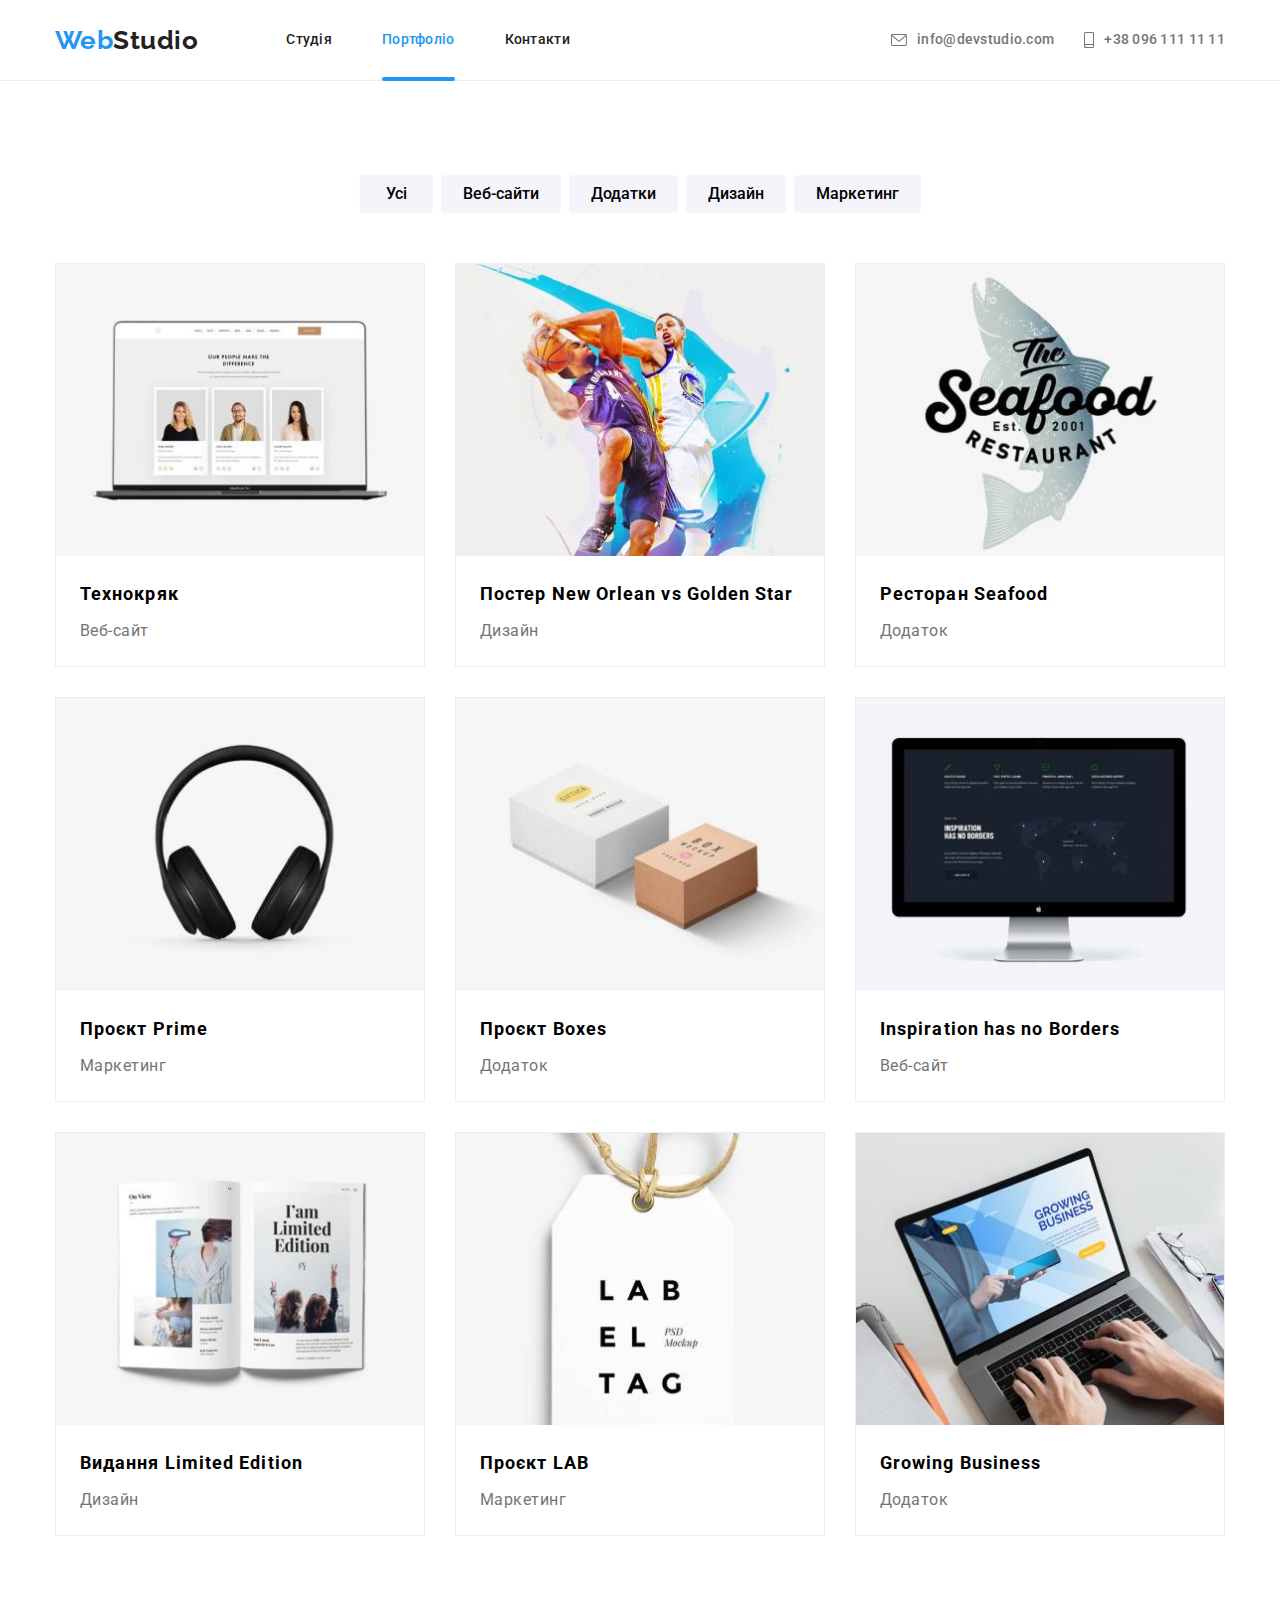
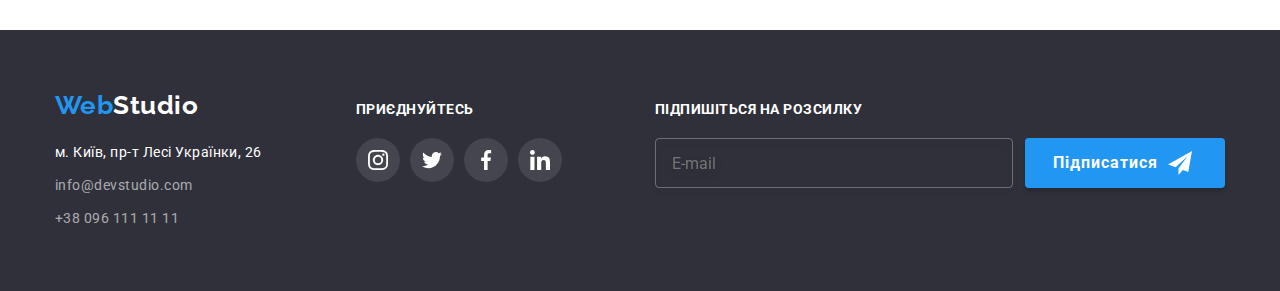
==== commit c80309fd: "finished adaptive" ====
--- a/portfolio.html
+++ b/portfolio.html
@@ -18,13 +18,12 @@
           <a class="logo link" href="./index.html"
             >Web<span class="logo__text">Studio</span></a
           >
-
           <ul class="site-nav list">
             <li class="site-nav__item">
-              <a href="./index.html" class="link current">Студія</a>
+              <a href="./index.html" class="link">Студія</a>
             </li>
             <li class="site-nav__item">
-              <a href="./portfolio.html" class="link">Портфоліо</a>
+              <a href="./portfolio.html" class="link current">Портфоліо</a>
             </li>
             <li class="site-nav__item"><a href="#" class="link">Контакти</a></li>
           </ul>
@@ -46,6 +45,12 @@
             >
           </li>
         </ul>
+        <button type="button" class="header-btn btn" menu-mob-open> 
+          <svg width="40" height="40">
+            <use
+            href="./images/icons.svg#icon-menu-mob"></use>
+          </svg>
+        </button>
       </div>
     </header>
     <main class="portfolio-bg">
@@ -402,5 +407,58 @@
         </div>
       </div>
     </footer>
+      <!-- menu mob modal -->
+      <div class="menu-mob is-hidden" menu-mob>
+        <div class="modal-mob">
+          <button  type="button" class="btn modal-mob__btn" menu-mob-close>
+            <svg width="40px" height="40px">
+              <use href="./images/icons.svg#icon-close-mob"></use>
+            </svg>
+          </button>
+          <nav class="mobile-nav">
+            <ul class="mobile-nav__list list">
+              <li class="mobile-nav__item">
+                <a href="./index.html" class="link">Студія</a>
+              </li>
+              <li class="mobile-nav__item">
+                <a href="./portfolio.html" class="link">Портфоліо</a>
+              </li>
+              <li class="mobile-nav__item"><a href="#" class="link">Контакти</a></li>
+            </ul>
+            <ul class="list contact-mob">
+              
+              <li class="contact-mob__item">
+                <a class="contact-mob__tel link" href="tel:+380961111111"
+                  >+38 096 111 11 11</a
+                >
+              </li>
+              <li class="contact-mob__item">
+                <a class="contact-mob__mail link" href="mailto:info@devstudio.com"
+                  >info@devstudio.com</a
+                >
+              </li>
+            </ul>
+            <ul class="social-mob list">
+              <li class="social-mob__item">
+                <a class="social-mob__link link" href="#">Instagram
+                </a>
+              </li>
+              <li class="social-mob__item">
+                <a class="social-mob__link link" href="#">Twitter
+                </a>
+              </li>
+              <li class="social-mob__item">
+                <a class="social-mob__link link" href="#">Facebook
+                </a>
+              </li>
+              <li class="social-mob__item">
+                <a class="social-mob__link link" href="#">LinkedIn
+                </a>
+              </li>
+            </ul>
+          </nav>
+        </div>
+      </div>
+      <script src="./js/mobile-menu.js"></script>
   </body>
 </html>
--- a/css/main.min.css
+++ b/css/main.min.css
@@ -1 +1 @@
-@import"https://fonts.googleapis.com/css2?family=Raleway:wght@700&family=Roboto:wght@400;500;700;900&display=swap";body{background-color:var(--main-bg);color:var(--main-text);font-family:Roboto,sans-serif;letter-spacing:.03em}h1,h2,h3,h4,h5,h6,p,ul{margin:0;padding:0}.list{list-style:none}.btn{cursor:pointer;font-family:inherit}.link{text-decoration:none}.container{width:480px;padding-left:15px;padding-right:15px;margin-left:auto;margin-right:auto}@media screen and (min-width: 767px){.container{width:768px}}@media screen and (min-width: 1199px){.container{width:1200px}}.visually-hidden{position:absolute;white-space:nowrap;width:1px;height:1px;overflow:hidden;border:0;padding:0;clip:rect(0 0 0 0);-webkit-clip-path:inset(50%);clip-path:inset(50%);margin:-1px}.icon{fill:inherit}.section{padding-top:94px;padding-bottom:94px}.img{display:block;width:100%;height:auto}.img__thumb{position:relative;overflow:hidden;align-items:center;justify-content:center}.header-border{border-bottom:1px solid #ececec}.header-nav{display:flex;align-items:center}.logo{color:#2196f3;font-family:Raleway,sans-serif;font-weight:700;font-size:24px;line-height:1.17;display:block}.logo__text{color:#212121}.site-nav.list .current{color:#2196f3}@media screen and (min-width: 767px){.header-nav .logo{margin-right:88px}.site-nav{display:flex}.site-nav.list .current{position:relative}.site-nav .link{padding-top:32px;padding-bottom:32px;display:flex;align-items:center;transition:color 250ms cubic-bezier(0.4, 0, 0.2, 1),fill 250ms cubic-bezier(0.4, 0, 0.2, 1);color:#212121;font-weight:500;font-size:14px;line-height:1.14;letter-spacing:.02em}.site-nav .link:hover,.site-nav .link:focus{color:#2196f3;fill:#2196f3}.site-nav__item:not(:last-child){margin-right:50px}.current::after{position:absolute;width:100%;height:4px;bottom:-1px;content:"";background:#2196f3;border-radius:2px}.auth-nav{margin-left:96px}.auth-nav__item:not(:last-child){margin-bottom:10px}.nav-link{display:flex;align-items:center;transition:color 250ms cubic-bezier(0.4, 0, 0.2, 1),fill 250ms cubic-bezier(0.4, 0, 0.2, 1);color:#212121;font-weight:500;font-size:14px;line-height:1.14;letter-spacing:.02em;color:#757575;fill:#757575}.nav-link:hover,.nav-link:focus{color:#2196f3;fill:#2196f3}.nav-icon{margin-right:10px}}@media screen and (min-width: 1199px){.logo{margin-right:93px;font-size:26px;line-height:1.19}.auth-nav{display:flex;margin-left:auto}.auth-nav__item:not(:last-child){margin-right:30px}.auth-nav__item:not(:last-child){margin-bottom:0}.nav-link{padding-top:32px;padding-bottom:32px}}.footer{padding-top:60px;padding-bottom:60px;background-color:#2f303a;text-align:center}.footer__title{color:#fff;margin-bottom:20px;font-size:14px;line-height:1.14;text-transform:uppercase;text-align:center}.logo-footer{margin-bottom:20px;display:block}.logo-footer__text{color:#fff}.address{font-style:normal;margin-bottom:60px}.address__list:not(:last-child){margin-bottom:8px}.address__text{color:#fff;font-size:14px;line-height:1.71}.address__nav{font-size:14px;line-height:1.71;color:rgba(255,255,255,.6);transition:color 250ms cubic-bezier(0.4, 0, 0.2, 1)}.address__nav:focus,.address__nav:hover{color:#2196f3}.footer-social__list{display:flex;gap:10px;justify-content:center;margin-bottom:60px}.footer-social__icon{width:44px;height:44px;fill:#fff;background:rgba(255,255,255,.1);border-radius:50%}.footer-social__link{width:100%;height:100%;border-radius:50%;display:flex;align-items:center;justify-content:center;transition:background 250ms cubic-bezier(0.4, 0, 0.2, 1)}.footer-social__link:focus,.footer-social__link:hover{background-color:#2196f3}.description-form__email{min-width:450px;height:50px;padding:15px 16px;margin-bottom:20px;background-color:inherit;border:1px solid rgba(255,255,255,.3);filter:drop-shadow(0px 4px 4px rgba(0, 0, 0, 0.15));border-radius:4px;color:#fff;transition:border-color 250ms cubic-bezier(0.4, 0, 0.2, 1)}.description-form__email:focus{border-color:#2196f3;outline:none}.footer-btn{display:inline-flex;align-items:center;text-align:center;padding:10px 28px;border:0;min-width:200px;background:#2196f3;box-shadow:0px 4px 4px rgba(0,0,0,.15);border-radius:4px;color:#fff;font-weight:700;font-size:16px;line-height:1.88;letter-spacing:.06em;transition:background 250ms cubic-bezier(0.4, 0, 0.2, 1)}.footer-btn__icon{margin-left:10px}.footer-btn:hover,.footer-btn:focus{background-color:#188ce8}@media screen and (min-width: 767px)and (max-width: 1199px){.footer__box{display:flex;justify-content:space-between}.description-form{width:470px;margin-right:auto;margin-left:auto}}@media screen and (min-width: 1199px){.footer{text-align:left}.footer__list{display:flex;align-items:baseline}.footer__box{display:flex;align-items:baseline}.footer__logo{margin-right:70px;width:231px}.footer__title{text-align:left}.address{margin-bottom:0}.address__list:not(:last-child){margin-bottom:9px}.footer-social{margin-right:93px}.footer-social__list{margin-bottom:0}.description-form{min-width:570px;display:flex;height:50px}.description-form__email{min-width:358px;margin-right:12px}}.hero{padding:118px 0;max-width:1600px;width:100%;height:400px;margin-right:auto;margin-left:auto;background-image:linear-gradient(to right, rgba(47, 48, 58, 0.4), rgba(47, 48, 58, 0.4)),url(../images/hero.jpg);background-repeat:no-repeat;background-position:center;background-size:cover;background-color:#2f303a}.hero__text{margin-bottom:30px;margin-right:auto;margin-left:auto;color:#fff;font-weight:900;font-size:26px;line-height:1.62;text-align:center;letter-spacing:.06em;text-transform:uppercase;max-width:360px}.hero__btn{padding:10px 32px;border:0;margin-right:auto;margin-left:auto;min-width:216px;background:#2196f3;box-shadow:0px 4px 4px rgba(0,0,0,.15);border-radius:4px;color:#fff;font-weight:700;font-size:16px;line-height:1.88;text-align:center;letter-spacing:.06em;display:block;transition:background 250ms cubic-bezier(0.4, 0, 0.2, 1)}.hero__btn:hover,.hero__btn:focus{background-color:#188ce8}@media screen and (min-width: 1199px){.hero{padding:200px 0;height:600px}.hero__text{font-size:44px;line-height:1.36;max-width:696px}}.our-activity__list{display:flex;gap:30px}.our-activity,.benefits{background-color:#fff}.our-activity__title,.clients__title,.team__title{margin-bottom:50px;font-size:36px;line-height:1.17;text-align:center}.benefits__item{max-width:450px}.benefits__subdject{font-size:14px;line-height:1.14;text-transform:uppercase;margin-bottom:10px}.benefits__img{width:270;height:120px;background-color:#f5f4fa;border-radius:4px;display:flex;justify-content:center;align-items:center;margin-bottom:30px}.benefits__text{color:#757575;font-size:14px;line-height:1.71}.team{background-color:#f5f4fa}.team__item{background:#fff;box-shadow:0px 1px 3px rgba(0,0,0,.12),0px 1px 1px rgba(0,0,0,.14),0px 2px 1px rgba(0,0,0,.2);border-radius:0px 0px 4px 4px;width:450px}.team-thumb{padding-top:30px;padding-bottom:30px}.team-thumb__title{margin-bottom:10px;font-weight:500;font-size:16px;line-height:1.9;text-align:center}.team-thumb__text{color:#757575;font-size:16px;line-height:1.9;text-align:center;margin-bottom:16px}.team-social{display:flex;justify-content:center;gap:10px}.team-social__list{width:44px;height:44px;fill:#afb1b8}.team-social__link{fill:#afb1b8;width:100%;height:100%;border-radius:50%;display:flex;align-items:center;justify-content:center;transition:fill 250ms cubic-bezier(0.4, 0, 0.2, 1),background 250ms cubic-bezier(0.4, 0, 0.2, 1)}.team-social__link:focus,.team-social__link:hover{background-color:#2196f3;fill:#fff}.clients__list{display:flex;flex-wrap:wrap;gap:30px;justify-content:center}.clients__item{height:92px;width:calc((100% - 30px)/2)}.clients__link{display:flex;justify-content:center;align-items:center;width:100%;height:100%;fill:#afb1b8;border:1px solid #afb1b8;border-radius:4px;transition:fill 250ms cubic-bezier(0.4, 0, 0.2, 1),border 250ms cubic-bezier(0.4, 0, 0.2, 1)}.clients__link:hover,.clients__link:focus{border:1px solid #2196f3;border-radius:4px;fill:#2196f3}@media screen and (min-width: 767px){.benefits__list{display:flex;flex-wrap:wrap;gap:30px;justify-content:center}}@media screen and (min-width: 767px){.benefits__item{max-width:354px;width:calc((100% - 30px)/2)}}@media screen and (max-width: 767px){.benefits__subdject{display:flex;justify-content:center}}@media screen and (min-width: 767px){.team__list{display:flex;flex-wrap:wrap;gap:30px;justify-content:center}}@media screen and (max-width: 767px){.team__item:not(:last-child){margin-bottom:30px}}@media screen and (min-width: 767px){.team__item{width:354px}}@media screen and (min-width: 767px){.clients__list{display:flex;flex-wrap:wrap;gap:30px;justify-content:center}}@media screen and (min-width: 767px){.clients__item{height:92px;width:calc((100% - 60px)/3)}}@media screen and (min-width: 1199px){.benefits__list{display:flex;gap:30px}}@media screen and (min-width: 1199px){.benefits__item{width:calc((100% - 90px)/4)}}.our-activity{padding-bottom:94px}.our-activity__item{width:calc((100% - 60px)/3)}.our-activity__thumb{position:absolute;bottom:0;left:0;width:100%;max-height:70px;background:rgba(47,48,58,.8);padding:27px}.our-activity__text{font-weight:700;font-size:14px;line-height:1.14;text-align:center;text-transform:uppercase;color:#fff}@media screen and (max-width: 1199px){.our-activity{display:none}}@media screen and (min-width: 1199px){.team__list{display:flex;gap:30px}}@media screen and (min-width: 1199px){.team__item{width:270px}}@media screen and (min-width: 1199px){.clients__list{display:flex;gap:30px}}@media screen and (min-width: 1199px){.clients__item{width:170px;height:92px}}.portfolio-bg{background-color:#fff}.portfolio-btn__list{display:flex;flex-wrap:wrap;margin-bottom:50px}.portfolio-btn__item:not(:last-child){margin-right:8px;margin-bottom:15px}.portfolio-btn__filter{padding:6px 22px;border:0;min-width:73px;background:#f5f4fa;font-weight:500;font-size:16px;line-height:1.62;text-align:center;display:block;border-radius:4px;transition:box-shadow 250ms cubic-bezier(0.4, 0, 0.2, 1),background 250ms cubic-bezier(0.4, 0, 0.2, 1),color 250ms cubic-bezier(0.4, 0, 0.2, 1)}.portfolio-btn__filter:focus,.portfolio-btn__filter:hover{background:#2196f3;color:#fff;box-shadow:0px 3px 1px rgba(0,0,0,.1),0px 1px 2px rgba(0,0,0,.08),0px 2px 2px rgba(0,0,0,.12);border-radius:4px}.exmpls__list{display:flex;gap:30px;flex-wrap:wrap}.exmpls__item{background:#fff;border:1px solid #eee;width:450px}.exmpls__link{color:inherit;display:block;transition:box-shadow 250ms cubic-bezier(0.4, 0, 0.2, 1)}.exmpls__link:hover,.exmpls__link:focus{box-shadow:0px 1px 1px rgba(0,0,0,.12),0px 4px 4px rgba(0,0,0,.06),1px 4px 6px rgba(0,0,0,.16)}.exmpls__block{padding:20px 24px}.exmpls__title{font-size:18px;line-height:2;letter-spacing:.06em;margin-bottom:4px}.exmpls__text{color:#757575;font-size:16px;line-height:1.88}.exmpls-thumb{position:absolute;top:0;left:0;width:100%;height:100%;background-color:rgba(33,150,243,.9);opacity:0;padding:63px 24px;transform:translatey(100%);transition:transform 250ms cubic-bezier(0.4, 0, 0.2, 1),opacity 250ms cubic-bezier(0.4, 0, 0.2, 1)}.exmpls-thumb__text{font-size:18px;line-height:1.56;color:#fff}.exmpls__item:hover .exmpls-thumb{transform:translatey(0);opacity:1}@media screen and (min-width: 767px){.portfolio-btn__list{display:flex;justify-content:center;margin-bottom:50px}}@media screen and (min-width: 767px){.portfolio-btn__item:not(:last-child){margin-bottom:0}}@media screen and (min-width: 767px){.exmpls__item{width:calc((100% - 30px)/2)}}@media screen and (min-width: 1199px){.exmpls__item{width:370px}}.backdrop{position:fixed;top:0;left:0;width:100%;height:100%;background:rgba(0,0,0,.2);opacity:1;transform:scale(1);transition:visibility 250ms cubic-bezier(0.4, 0, 0.2, 1),transform 250ms cubic-bezier(0.4, 0, 0.2, 1),opacity 250ms cubic-bezier(0.4, 0, 0.2, 1)}.backdrop.is-hidden{opacity:0;pointer-events:none;visibility:hidden;transform:scale(0.5)}.modal{position:absolute;top:50%;left:50%;transform:translate(-50%, -50%) scale(1);width:528px;height:581px;padding:40px;background:#fff;box-shadow:0px 1px 3px rgba(0,0,0,.12),0px 1px 1px rgba(0,0,0,.14),0px 2px 1px rgba(0,0,0,.2);border-radius:4px;transition:transform 250ms cubic-bezier(0.4, 0, 0.2, 1)}.modal__title{display:block;text-align:center;margin-bottom:12px;height:23px;font-size:20px;line-height:1.15;-moz-columns:#212121;columns:#212121}.modal__btn{position:absolute;top:0;right:0;width:30px;height:30px;display:flex;align-items:center;justify-content:center;padding:0;margin:8px;background-color:inherit;border:1px solid rgba(0,0,0,.1);border-radius:50%;transition:fill 250ms cubic-bezier(0.4, 0, 0.2, 1)}.modal__btn:hover,.modal__btn:focus{fill:#2196f3}.backdrop.is-hidden .modal{transform:translate(-50%, -50%) scale(0)}.modal-form{display:block;width:100%}.modal-form__control{position:relative;margin-bottom:10px}.modal-form__text{font-weight:400;font-size:12px;line-height:1.17;letter-spacing:.01em;color:#757575}.modal-form__contact{height:40px;width:100%;padding:12px 12px 12px 42px;border:1px solid rgba(33,33,33,.2);border-radius:4px;outline:none;transition:border-color 250ms cubic-bezier(0.4, 0, 0.2, 1)}.modal-form__contact:focus{border-color:#2196f3;outline:none}.modal-form__contact:focus+.form-icon{fill:#2196f3}.modal-form__comment{height:120px;width:100%;resize:none;padding:12px 16px;margin-bottom:20px;border:1px solid rgba(33,33,33,.2);border-radius:4px;outline:none;transition:border-color 250ms cubic-bezier(0.4, 0, 0.2, 1)}.modal-form__comment:focus{border-color:#2196f3;outline:none}.modal-form__icon{position:absolute;left:12px;top:50%;transform:translateY(-50%);transition:fill 250ms cubic-bezier(0.4, 0, 0.2, 1)}.modal-form__btn{padding:10px 52px;border:0;margin-right:auto;margin-left:auto;min-width:200px;background:#2196f3;box-shadow:0px 4px 4px rgba(0,0,0,.15);border-radius:4px;color:#fff;font-weight:700;font-size:16px;line-height:1.88;text-align:center;letter-spacing:.06em;display:block;transition:background 250ms cubic-bezier(0.4, 0, 0.2, 1)}.modal-form__btn:hover,.modal-form__btn:focus{background-color:#188ce8}.modal-checkbox{display:block;text-align:center;margin-bottom:30px;position:relative}.modal-checkbox__text{position:relative;font-weight:400;font-size:14px;line-height:1.71;color:#757575;padding-left:24px}.modal-checkbox__text::before{position:absolute;top:0;left:0;content:"";width:16px;height:15px;border:2px solid #212121;border-radius:2px;opacity:1;transition:opacity 250ms cubic-bezier(0.4, 0, 0.2, 1)}.modal-checkbox__agreement:checked+.modal-checkbox__text .modal-checkbox--check{opacity:1}.modal-checkbox__agreement:checked+.modal-checkbox__text::before{opacity:0}.modal-checkbox__link{text-decoration:underline;color:#2196f3}.modal-checkbox--check{position:absolute;top:0;left:0;content:"";width:16px;height:16px;opacity:0;border-radius:2px;transition:opacity 250ms cubic-bezier(0.4, 0, 0.2, 1)}/*# sourceMappingURL=main.min.css.map */+@import"https://fonts.googleapis.com/css2?family=Raleway:wght@700&family=Roboto:wght@400;500;700;900&display=swap";body{background-color:var(--main-bg);color:var(--main-text);font-family:Roboto,sans-serif;letter-spacing:.03em}h1,h2,h3,h4,h5,h6,p,ul{margin:0;padding:0}.list{list-style:none}.btn{cursor:pointer;font-family:inherit}.link{text-decoration:none}.container{width:480px;padding-left:15px;padding-right:15px;margin-left:auto;margin-right:auto}@media screen and (min-width: 767px){.container{width:768px}}@media screen and (min-width: 1199px){.container{width:1200px}}.visually-hidden{position:absolute;white-space:nowrap;width:1px;height:1px;overflow:hidden;border:0;padding:0;clip:rect(0 0 0 0);-webkit-clip-path:inset(50%);clip-path:inset(50%);margin:-1px}.icon{fill:inherit}.section{padding-top:94px;padding-bottom:94px}.img{display:block;width:100%;height:auto}.img__thumb{position:relative;overflow:hidden;align-items:center;justify-content:center}.header-border{border-bottom:1px solid #ececec}@media screen and (max-width: 767px){.header-border{height:60px}}.header-nav{display:flex;align-items:center;height:100%;justify-content:space-between}.logo{color:#2196f3;font-family:Raleway,sans-serif;font-weight:700;font-size:24px;line-height:1.17;display:block}.logo__text{color:#212121}.site-nav.list .current{color:#2196f3}@media screen and (max-width: 767px){.site-nav{display:none}}@media screen and (max-width: 767px){.auth-nav{display:none}}.header-btn{border:0;background:inherit}.header-btn:hover,.header-btn:focus{fill:#2196f3}.modal-mob{padding:48px 40px;position:relative}.modal-mob__btn{position:absolute;top:0;right:0;width:40px;height:40px;display:flex;align-items:center;justify-content:center;padding:0;margin:21px 25px 0 0;background-color:inherit;border:none;transition:fill 250ms cubic-bezier(0.4, 0, 0.2, 1)}.modal-mob__btn:hover,.modal-mob__btn:focus{fill:#2196f3}.mobile-nav__list{margin-bottom:302px}.mobile-nav__item .link{font-weight:500;font-size:40px;line-height:1.18;letter-spacing:.02em;color:#212121}.mobile-nav__item .link:hover,.mobile-nav__item .link:focus{color:#2196f3}.mobile-nav__item:not(:last-child){margin-bottom:32px}.contact-mob{margin-bottom:64px}.contact-mob__item:not(:last-child){margin-bottom:32px}.contact-mob__tel{font-weight:500;font-size:34px;line-height:1.18;color:#2196f3}.contact-mob__mail{font-weight:500;font-size:24px;line-height:1.17;letter-spacing:.02em;color:#757575}.social-mob{display:flex}.social-mob__item:not(:last-child){padding-right:10px;margin-right:10px;border-right:1px solid rgba(33,33,33,.2)}.social-mob__link{font-weight:500;font-size:18px;line-height:1.22;letter-spacing:.02em;color:#2196f3}.menu-mob{position:fixed;top:0;left:0;width:100%;height:100%;background:#fff;opacity:1;transform:translatex(0);transition:visibility 250ms cubic-bezier(0.4, 0, 0.2, 1),transform 250ms cubic-bezier(0.4, 0, 0.2, 1),opacity 250ms cubic-bezier(0.4, 0, 0.2, 1)}.menu-mob.is-hidden{opacity:0;pointer-events:none;visibility:hidden;transform:translatex(100%)}@media screen and (min-width: 767px){.header-nav .logo{margin-right:88px}.site-nav{display:flex}.site-nav.list .current{position:relative}.site-nav .link{padding-top:32px;padding-bottom:32px;display:flex;align-items:center;transition:color 250ms cubic-bezier(0.4, 0, 0.2, 1),fill 250ms cubic-bezier(0.4, 0, 0.2, 1);color:#212121;font-weight:500;font-size:14px;line-height:1.14;letter-spacing:.02em}.site-nav .link:hover,.site-nav .link:focus{color:#2196f3;fill:#2196f3}.site-nav__item:not(:last-child){margin-right:50px}.current::after{position:absolute;width:100%;height:4px;bottom:-1px;content:"";background:#2196f3;border-radius:2px}.auth-nav{margin-left:96px}.auth-nav__item:not(:last-child){margin-bottom:10px}.nav-link{display:flex;align-items:center;transition:color 250ms cubic-bezier(0.4, 0, 0.2, 1),fill 250ms cubic-bezier(0.4, 0, 0.2, 1);color:#212121;font-weight:500;font-size:14px;line-height:1.14;letter-spacing:.02em;color:#757575;fill:#757575}.nav-link:hover,.nav-link:focus{color:#2196f3;fill:#2196f3}.nav-icon{margin-right:10px}.header-btn{display:none}}@media screen and (min-width: 1199px){.logo{margin-right:93px;font-size:26px;line-height:1.19}.auth-nav{display:flex;margin-left:auto}.auth-nav__item:not(:last-child){margin-right:30px}.auth-nav__item:not(:last-child){margin-bottom:0}.nav-link{padding-top:32px;padding-bottom:32px}}.footer{padding-top:60px;padding-bottom:60px;background-color:#2f303a;text-align:center}.footer__title{color:#fff;margin-bottom:20px;font-size:14px;line-height:1.14;text-transform:uppercase;text-align:center}.logo-footer{margin-bottom:20px;display:block}.logo-footer__text{color:#fff}.address{font-style:normal;margin-bottom:60px}.address__list:not(:last-child){margin-bottom:8px}.address__text{color:#fff;font-size:14px;line-height:1.71}.address__nav{font-size:14px;line-height:1.71;color:rgba(255,255,255,.6);transition:color 250ms cubic-bezier(0.4, 0, 0.2, 1)}.address__nav:focus,.address__nav:hover{color:#2196f3}.footer-social__list{display:flex;gap:10px;justify-content:center;margin-bottom:60px}.footer-social__icon{width:44px;height:44px;fill:#fff;background:rgba(255,255,255,.1);border-radius:50%}.footer-social__link{width:100%;height:100%;border-radius:50%;display:flex;align-items:center;justify-content:center;transition:background 250ms cubic-bezier(0.4, 0, 0.2, 1)}.footer-social__link:focus,.footer-social__link:hover{background-color:#2196f3}.description-form__email{min-width:450px;height:50px;padding:15px 16px;margin-bottom:20px;background-color:inherit;border:1px solid rgba(255,255,255,.3);filter:drop-shadow(0px 4px 4px rgba(0, 0, 0, 0.15));border-radius:4px;color:#fff;transition:border-color 250ms cubic-bezier(0.4, 0, 0.2, 1)}.description-form__email:focus{border-color:#2196f3;outline:none}.footer-btn{display:inline-flex;align-items:center;text-align:center;padding:10px 28px;border:0;min-width:200px;background:#2196f3;box-shadow:0px 4px 4px rgba(0,0,0,.15);border-radius:4px;color:#fff;font-weight:700;font-size:16px;line-height:1.88;letter-spacing:.06em;transition:background 250ms cubic-bezier(0.4, 0, 0.2, 1)}.footer-btn__icon{margin-left:10px}.footer-btn:hover,.footer-btn:focus{background-color:#188ce8}@media screen and (min-width: 767px)and (max-width: 1199px){.footer__box{display:flex;justify-content:space-between}.description-form{width:470px;margin-right:auto;margin-left:auto}}@media screen and (min-width: 1199px){.footer{text-align:left}.footer__list{display:flex;align-items:baseline}.footer__box{display:flex;align-items:baseline}.footer__logo{margin-right:70px;width:231px}.footer__title{text-align:left}.address{margin-bottom:0}.address__list:not(:last-child){margin-bottom:9px}.footer-social{margin-right:93px}.footer-social__list{margin-bottom:0}.description-form{min-width:570px;display:flex;height:50px}.description-form__email{min-width:358px;margin-right:12px}}.hero{padding:118px 0;max-width:1600px;width:100%;height:400px;margin-right:auto;margin-left:auto;background-image:linear-gradient(to right, rgba(47, 48, 58, 0.4), rgba(47, 48, 58, 0.4)),url(../images/hero.jpg);background-repeat:no-repeat;background-position:center;background-size:cover;background-color:#2f303a}.hero__text{margin-bottom:30px;margin-right:auto;margin-left:auto;color:#fff;font-weight:900;font-size:26px;line-height:1.62;text-align:center;letter-spacing:.06em;text-transform:uppercase;max-width:360px}.hero__btn{padding:10px 32px;border:0;margin-right:auto;margin-left:auto;min-width:216px;background:#2196f3;box-shadow:0px 4px 4px rgba(0,0,0,.15);border-radius:4px;color:#fff;font-weight:700;font-size:16px;line-height:1.88;text-align:center;letter-spacing:.06em;display:block;transition:background 250ms cubic-bezier(0.4, 0, 0.2, 1)}.hero__btn:hover,.hero__btn:focus{background-color:#188ce8}@media screen and (min-width: 1199px){.hero{padding:200px 0;height:600px}.hero__text{font-size:44px;line-height:1.36;max-width:696px}}.our-activity__list{display:flex;gap:30px}.our-activity,.benefits{background-color:#fff}.our-activity__title,.clients__title,.team__title{margin-bottom:50px;font-size:36px;line-height:1.17;text-align:center}.benefits__item{max-width:450px}.benefits__subdject{font-size:14px;line-height:1.14;text-transform:uppercase;margin-bottom:10px}.benefits__img{width:270;height:120px;background-color:#f5f4fa;border-radius:4px;display:flex;justify-content:center;align-items:center;margin-bottom:30px}.benefits__text{color:#757575;font-size:14px;line-height:1.71}.team{background-color:#f5f4fa}.team__item{background:#fff;box-shadow:0px 1px 3px rgba(0,0,0,.12),0px 1px 1px rgba(0,0,0,.14),0px 2px 1px rgba(0,0,0,.2);border-radius:0px 0px 4px 4px;width:450px}.team-thumb{padding-top:30px;padding-bottom:30px}.team-thumb__title{margin-bottom:10px;font-weight:500;font-size:16px;line-height:1.9;text-align:center}.team-thumb__text{color:#757575;font-size:16px;line-height:1.9;text-align:center;margin-bottom:16px}.team-social{display:flex;justify-content:center;gap:10px}.team-social__list{width:44px;height:44px;fill:#afb1b8}.team-social__link{fill:#afb1b8;width:100%;height:100%;border-radius:50%;display:flex;align-items:center;justify-content:center;transition:fill 250ms cubic-bezier(0.4, 0, 0.2, 1),background 250ms cubic-bezier(0.4, 0, 0.2, 1)}.team-social__link:focus,.team-social__link:hover{background-color:#2196f3;fill:#fff}.clients__list{display:flex;flex-wrap:wrap;gap:30px;justify-content:center}.clients__item{height:92px;width:calc((100% - 30px)/2)}.clients__link{display:flex;justify-content:center;align-items:center;width:100%;height:100%;fill:#afb1b8;border:1px solid #afb1b8;border-radius:4px;transition:fill 250ms cubic-bezier(0.4, 0, 0.2, 1),border 250ms cubic-bezier(0.4, 0, 0.2, 1)}.clients__link:hover,.clients__link:focus{border:1px solid #2196f3;border-radius:4px;fill:#2196f3}@media screen and (min-width: 767px){.benefits__list{display:flex;flex-wrap:wrap;gap:30px;justify-content:center}}@media screen and (min-width: 767px){.benefits__item{max-width:354px;width:calc((100% - 30px)/2)}}@media screen and (max-width: 767px){.benefits__subdject{display:flex;justify-content:center}}@media screen and (min-width: 767px){.team__list{display:flex;flex-wrap:wrap;gap:30px;justify-content:center}}@media screen and (max-width: 767px){.team__item:not(:last-child){margin-bottom:30px}}@media screen and (min-width: 767px){.team__item{width:354px}}@media screen and (min-width: 767px){.clients__list{display:flex;flex-wrap:wrap;gap:30px;justify-content:center}}@media screen and (min-width: 767px){.clients__item{height:92px;width:calc((100% - 60px)/3)}}@media screen and (min-width: 1199px){.benefits__list{display:flex;gap:30px}}@media screen and (min-width: 1199px){.benefits__item{width:calc((100% - 90px)/4)}}.our-activity{padding-bottom:94px}.our-activity__item{width:calc((100% - 60px)/3)}.our-activity__thumb{position:absolute;bottom:0;left:0;width:100%;max-height:70px;background:rgba(47,48,58,.8);padding:27px}.our-activity__text{font-weight:700;font-size:14px;line-height:1.14;text-align:center;text-transform:uppercase;color:#fff}@media screen and (max-width: 1199px){.our-activity{display:none}}@media screen and (min-width: 1199px){.team__list{display:flex;gap:30px}}@media screen and (min-width: 1199px){.team__item{width:270px}}@media screen and (min-width: 1199px){.clients__list{display:flex;gap:30px}}@media screen and (min-width: 1199px){.clients__item{width:170px;height:92px}}.portfolio-bg{background-color:#fff}.portfolio-btn__list{display:flex;flex-wrap:wrap;margin-bottom:50px}.portfolio-btn__item:not(:last-child){margin-right:8px;margin-bottom:15px}.portfolio-btn__filter{padding:6px 22px;border:0;min-width:73px;background:#f5f4fa;font-weight:500;font-size:16px;line-height:1.62;text-align:center;display:block;border-radius:4px;transition:box-shadow 250ms cubic-bezier(0.4, 0, 0.2, 1),background 250ms cubic-bezier(0.4, 0, 0.2, 1),color 250ms cubic-bezier(0.4, 0, 0.2, 1)}.portfolio-btn__filter:focus,.portfolio-btn__filter:hover{background:#2196f3;color:#fff;box-shadow:0px 3px 1px rgba(0,0,0,.1),0px 1px 2px rgba(0,0,0,.08),0px 2px 2px rgba(0,0,0,.12);border-radius:4px}.exmpls__list{display:flex;gap:30px;flex-wrap:wrap}.exmpls__item{background:#fff;border:1px solid #eee;width:450px}.exmpls__link{color:inherit;display:block;transition:box-shadow 250ms cubic-bezier(0.4, 0, 0.2, 1)}.exmpls__link:hover,.exmpls__link:focus{box-shadow:0px 1px 1px rgba(0,0,0,.12),0px 4px 4px rgba(0,0,0,.06),1px 4px 6px rgba(0,0,0,.16)}.exmpls__block{padding:20px 24px}.exmpls__title{font-size:18px;line-height:2;letter-spacing:.06em;margin-bottom:4px}.exmpls__text{color:#757575;font-size:16px;line-height:1.88}.exmpls-thumb{position:absolute;top:0;left:0;width:100%;height:100%;background-color:rgba(33,150,243,.9);opacity:0;padding:63px 24px;transform:translatey(100%);transition:transform 250ms cubic-bezier(0.4, 0, 0.2, 1),opacity 250ms cubic-bezier(0.4, 0, 0.2, 1)}.exmpls-thumb__text{font-size:18px;line-height:1.56;color:#fff}.exmpls__item:hover .exmpls-thumb{transform:translatey(0);opacity:1}@media screen and (min-width: 767px){.portfolio-btn__list{display:flex;justify-content:center;margin-bottom:50px}}@media screen and (min-width: 767px){.portfolio-btn__item:not(:last-child){margin-bottom:0}}@media screen and (min-width: 767px){.exmpls__item{width:calc((100% - 30px)/2)}}@media screen and (min-width: 1199px){.exmpls__item{width:370px}}.backdrop{position:fixed;top:0;left:0;width:100%;height:100%;background:rgba(0,0,0,.2);opacity:1;transform:scale(1);transition:visibility 250ms cubic-bezier(0.4, 0, 0.2, 1),transform 250ms cubic-bezier(0.4, 0, 0.2, 1),opacity 250ms cubic-bezier(0.4, 0, 0.2, 1)}.backdrop.is-hidden{opacity:0;pointer-events:none;visibility:hidden;transform:scale(0.5)}.modal{position:absolute;top:50%;left:50%;transform:translate(-50%, -50%) scale(1);width:528px;height:581px;padding:40px;background:#fff;box-shadow:0px 1px 3px rgba(0,0,0,.12),0px 1px 1px rgba(0,0,0,.14),0px 2px 1px rgba(0,0,0,.2);border-radius:4px;transition:transform 250ms cubic-bezier(0.4, 0, 0.2, 1)}.modal__title{display:block;text-align:center;margin-bottom:12px;height:23px;font-size:20px;line-height:1.15;-moz-columns:#212121;columns:#212121}.modal__btn{position:absolute;top:0;right:0;width:30px;height:30px;display:flex;align-items:center;justify-content:center;padding:0;margin:8px;background-color:inherit;border:1px solid rgba(0,0,0,.1);border-radius:50%;transition:fill 250ms cubic-bezier(0.4, 0, 0.2, 1)}.modal__btn:hover,.modal__btn:focus{fill:#2196f3}.backdrop.is-hidden .modal{transform:translate(-50%, -50%) scale(0)}.modal-form{display:block;width:100%}.modal-form__control{position:relative;margin-bottom:10px}.modal-form__text{font-weight:400;font-size:12px;line-height:1.17;letter-spacing:.01em;color:#757575}.modal-form__contact{height:40px;width:100%;padding:12px 12px 12px 42px;border:1px solid rgba(33,33,33,.2);border-radius:4px;outline:none;transition:border-color 250ms cubic-bezier(0.4, 0, 0.2, 1)}.modal-form__contact:focus{border-color:#2196f3;outline:none}.modal-form__contact:focus+.form-icon{fill:#2196f3}.modal-form__comment{height:120px;width:100%;resize:none;padding:12px 16px;margin-bottom:20px;border:1px solid rgba(33,33,33,.2);border-radius:4px;outline:none;transition:border-color 250ms cubic-bezier(0.4, 0, 0.2, 1)}.modal-form__comment:focus{border-color:#2196f3;outline:none}.modal-form__icon{position:absolute;left:12px;top:50%;transform:translateY(-50%);transition:fill 250ms cubic-bezier(0.4, 0, 0.2, 1)}.modal-form__btn{padding:10px 52px;border:0;margin-right:auto;margin-left:auto;min-width:200px;background:#2196f3;box-shadow:0px 4px 4px rgba(0,0,0,.15);border-radius:4px;color:#fff;font-weight:700;font-size:16px;line-height:1.88;text-align:center;letter-spacing:.06em;display:block;transition:background 250ms cubic-bezier(0.4, 0, 0.2, 1)}.modal-form__btn:hover,.modal-form__btn:focus{background-color:#188ce8}.modal-checkbox{display:block;text-align:center;margin-bottom:30px;position:relative}.modal-checkbox__text{position:relative;font-weight:400;font-size:14px;line-height:1.71;color:#757575;padding-left:24px}.modal-checkbox__text::before{position:absolute;top:0;left:0;content:"";width:16px;height:15px;border:2px solid #212121;border-radius:2px;opacity:1;transition:opacity 250ms cubic-bezier(0.4, 0, 0.2, 1)}.modal-checkbox__agreement:checked+.modal-checkbox__text .modal-checkbox--check{opacity:1}.modal-checkbox__agreement:checked+.modal-checkbox__text::before{opacity:0}.modal-checkbox__link{text-decoration:underline;color:#2196f3}.modal-checkbox--check{position:absolute;top:0;left:0;content:"";width:16px;height:16px;opacity:0;border-radius:2px;transition:opacity 250ms cubic-bezier(0.4, 0, 0.2, 1)}/*# sourceMappingURL=main.min.css.map */